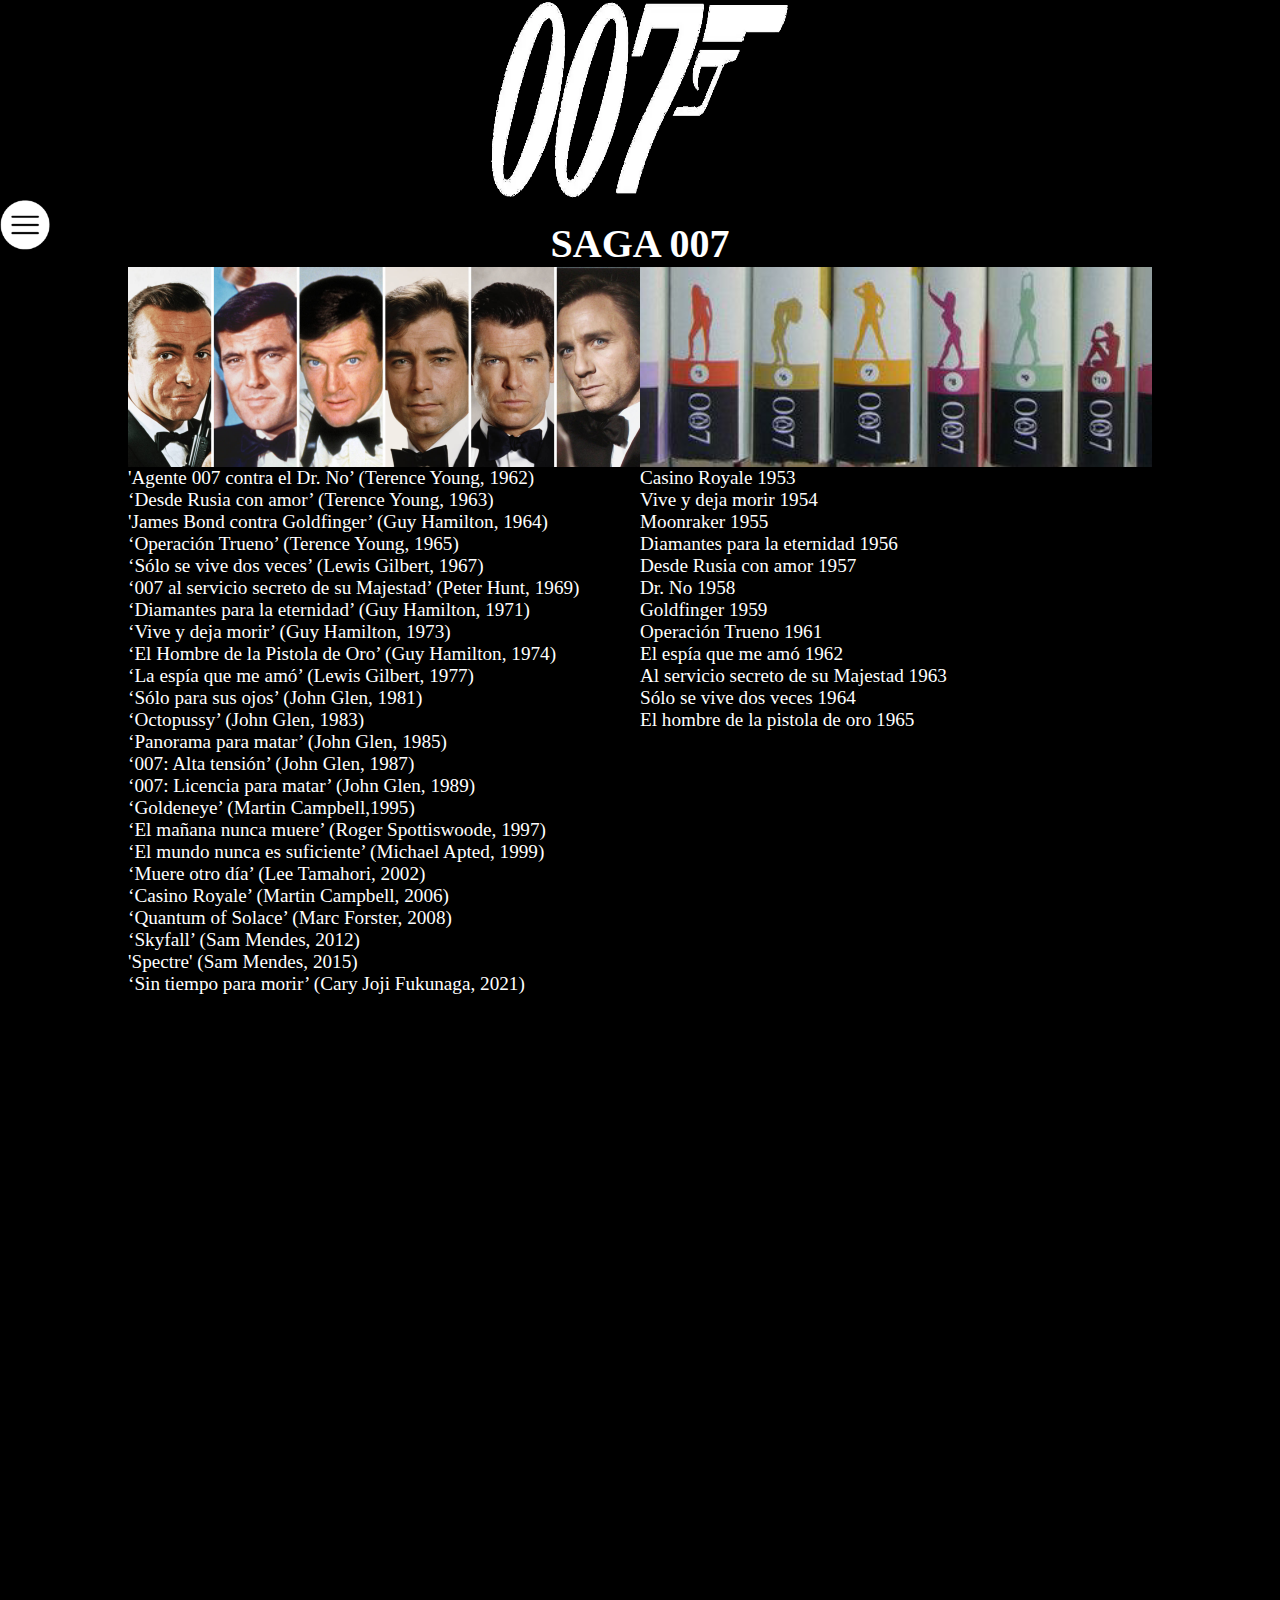
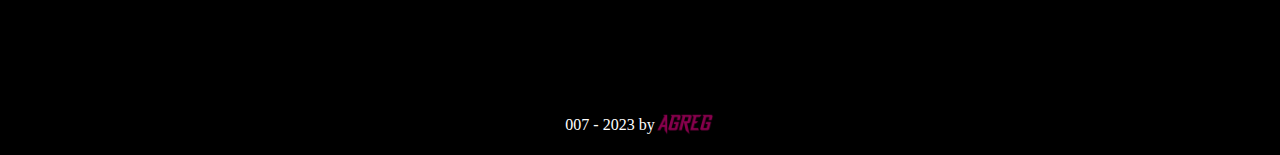
==== index.html @ b5850964 "1st commit" ====
<!DOCTYPE html>
<html lang="es">
	<head>
		<meta charset="UTF-8" />
		<meta
			name="viewport"
			content="width=device-width, initial-scale=1.0"
		/>
		<title>007 By AGREG</title>
		<link
			rel="stylesheet"
			href="index.css"
		/>
	</head>
	<body>
		<!-- HEADER -->
		<header>
			<img
				class="maintitle"
				src="res/web/007.png"
				alt="007 letters"
			/>
		</header>
		<!-- NAV -->
		<nav>
			<img
				src="res/web/menuicon.png"
				alt="Menu icon"
				onclick="openMenu()"
				class="menuicon"
			/>
			<div
				class="navcontainer"
				id="navcontainer"
			>
				<div class="navrow">
					<div class="divhome">
						<a href="#ini">
							<img
								class="portrait"
								src="res/web/007.png"
								alt="007 letters"
							/>
							<p>Inicio</p></a
						>
					</div>
					<div class="divauthor">
						<a href="#author">
							<img
								class="portrait"
								src="res/portraits/author.avif"
								alt="007 Author"
							/>
							<p>Autor</p></a
						>
					</div>
				</div>
				<div class="navrow">
					<div class="divcharacter">
						<a href="#character">
							<img
								class="portrait"
								src="res/web/007img.png"
								alt="Image of 007"
							/>
							<p>Personaje</p></a
						>
					</div>
					<div class="divconnery">
						<a href="#connery">
							<img
								class="portrait"
								src="res/portraits/connery.jpg"
								alt="Sean Connery"
							/>
							<p>Sean Connery</p></a
						>
					</div>
				</div>
				<div class="navrow">
					<div class="divmoore">
						<a href="#moore">
							<img
								class="portrait"
								src="res/portraits/moore.jpg"
								alt="Roger Moore"
							/>
							<p>Roger Moore</p></a
						>
					</div>
					<div class="divdalton">
						<a href="#dalton">
							<img
								class="portrait"
								src="res/portraits/dalton.jpg"
								alt="Timoty Dalton"
							/>
							<p>Timoty Dalton</p></a
						>
					</div>
				</div>
				<div class="navrow">
					<div class="divbrosman">
						<a href="#brosnan">
							<img
								class="portrait"
								src="res/portraits/brosnan.jpg"
								alt="Pierce Brosnan"
							/>
							<p>Pierce Brosnan</p></a
						>
					</div>
					<div class="divcraig">
						<a href="#craig">
							<img
								class="portrait"
								src="res/portraits/craig.jpg"
								alt="Daniel Craig"
							/>
							<p>Daniel Craig</p></a
						>
					</div>
				</div>
			</div>
		</nav>

		<!-- MAIN -->
		<main>
			<!-- INI -->
			<section
				class="ini"
				id="ini"
			>
        
                <h1 class="sectiontitle">SAGA 007</h1>
                <div class="inibody">

                <div class="filmsdiv">
                    <div class="filmsdivheader"></div>

                    <ul class="list">
                        <li>'Agente 007 contra el Dr. No’ (Terence Young, 1962)</li>
                        <li>‘Desde Rusia con amor’ (Terence Young, 1963)</li>
                        <li>'James Bond contra Goldfinger’ (Guy Hamilton, 1964)</li>
                            <li>‘Operación Trueno’ (Terence Young, 1965)

                            </li>
                        <li>‘Sólo se vive dos veces’ (Lewis Gilbert, 1967)</li>
                        <li>‘007 al servicio secreto de su Majestad’ (Peter Hunt, 1969)</li>   
                        <li>‘Diamantes para la eternidad’ (Guy Hamilton, 1971)</li>
                        <li>‘Vive y deja morir’ (Guy Hamilton, 1973)</li>
                        <li>‘El Hombre de la Pistola de Oro’ (Guy Hamilton, 1974)</li>
                        <li>‘La espía que me amó’ (Lewis Gilbert, 1977)</li>
                        <li>‘Sólo para sus ojos’ (John Glen, 1981)</li>
                        <li>‘Octopussy’ (John Glen, 1983)</li>
                        <li>‘Panorama para matar’ (John Glen, 1985)</li>
                        <li>‘007: Alta tensión’ (John Glen, 1987)</li>
                        <li>‘007: Licencia para matar’ (John Glen, 1989)</li>
                        <li>‘Goldeneye’ (Martin Campbell,1995)</li>
                        <li>‘El mañana nunca muere’ (Roger Spottiswoode, 1997)</li>
                        <li>‘El mundo nunca es suficiente’ (Michael Apted, 1999)</li>
                        <li>‘Muere otro día’ (Lee Tamahori, 2002)</li>
                        <li>‘Casino Royale’ (Martin Campbell, 2006)</li>
                        <li>‘Quantum of Solace’ (Marc Forster, 2008)</li>
                        <li>‘Skyfall’ (Sam Mendes, 2012)</li>
                        <li>'Spectre' (Sam Mendes, 2015)</li>
                        <li>‘Sin tiempo para morir’ (Cary Joji Fukunaga, 2021)</li>
                    </ul>
                </div>
                <div class="booksdiv">
                    <div class="booksdivheader"></div>
                    <ul class="list">
                        <li>Casino Royale 1953</li>
                        <li>Vive y deja morir 1954</li>
                        <li>Moonraker	1955</li>
                        <li>Diamantes para la eternidad	1956</li>
                        <li>Desde Rusia con amor	1957</li>
                        <li>Dr. No	1958</li>
                        <li>Goldfinger	1959</li>
                        <li>Operación Trueno	1961</li>
                        <li>El espía que me amó	1962</li>
                        <li>Al servicio secreto de su Majestad	1963</li>
                        <li>Sólo se vive dos veces	1964</li>
                        <li>El hombre de la pistola de oro	1965</li>
                    </ul>
                </div></div>
            </section>
			<!-- AUTHOR -->
			<section
				class="author"
				id="author"
			></section>
			<!-- CHARACTER -->
			<section
				class="character"
				id="character"
			></section>
			<!-- CONNERY -->
			<section
				class="connery"
				id="connery"
			></section>
			<!-- MOORE -->
			<section
				class="moore"
				id="moore"
			></section>
			<!-- DALTON -->
			<section
				class="dalton"
				id="dalton"
			></section>
			<!-- BROSNAN -->
			<section
				class="brosnan"
				id="brosnan"
			></section>
			<!-- CRAIG -->
			<section
				class="craig"
				id="craig"
			></section>
		</main>
		<!-- FOOTER -->
		<footer>
			<p>007 - 2023 by</p>
			<img
				src="res/web/agreg_letra.png"
				alt="AGREG Logo"
			/>
		</footer>
	</body>
	<script src="main.js"></script>
</html>
---- index.css ----
*{
    margin: 0;
    padding: 0;
    text-decoration: none;
    list-style-type: none;
}

body{
    background-color: black;
}

p{
    color: white;
}

/* HEADER */
header{
    width: 100%;
    display: flex;
    align-items: center;
    justify-content: center;
}

.maintitle{
    width: 300px;
    height: 200px;
}
/* NAV */
nav{
    width: fit-content;
    display: flex;
}

.menuicon{
    width: 50px;
    position: fixed;
}

.navcontainer{
    display: none;
    position: fixed;
    margin-left: 51px;
}

.active{
    display: block;
}

.navrow{
    display: flex;
    color: white;
    background-color: rgb(53, 53, 53);
    text-align: center;
    padding: 5px;
}

nav p{
    font-size: 1.2em;
}

.navrow>div{
    margin-left: 5px;
    cursor: pointer;
    padding: 5px;
}

.navrow>div:hover{
    background-color: black;
}

.portrait{
    width: 100px;
    height: 100px;
}

/* MAIN */

section{
    width: 80%;
    margin: 0 auto;
    margin-bottom: 50px;
    padding: 20px;
}

.sectiontitle{
    color: white;
    font-size: 2.5em;
    margin: 0 auto;
    text-align: center;
}

.inibody{
    display: flex;
}

.list{
    color: white;
    font-size: 1.2em;
}

.filmsdiv{
    width: 50%;
}

.booksdiv{
    width: 50%;
}

.filmsdivheader{
    height: 200px;
    background-image: url(res/filmsimg.png);
    background-size: cover;
}


.booksdivheader{
    height: 200px;
    background-image: url(res/booksimg.png);
    background-size: cover;
    background-position: bottom;
}

.iniimage{
    width: 100%;
}



/* FOOTER */
footer{
    width: 100%;
    display: flex;
    color: white;
    align-items: center;
    justify-content: center;
}

footer img{
    width: 60px;
}
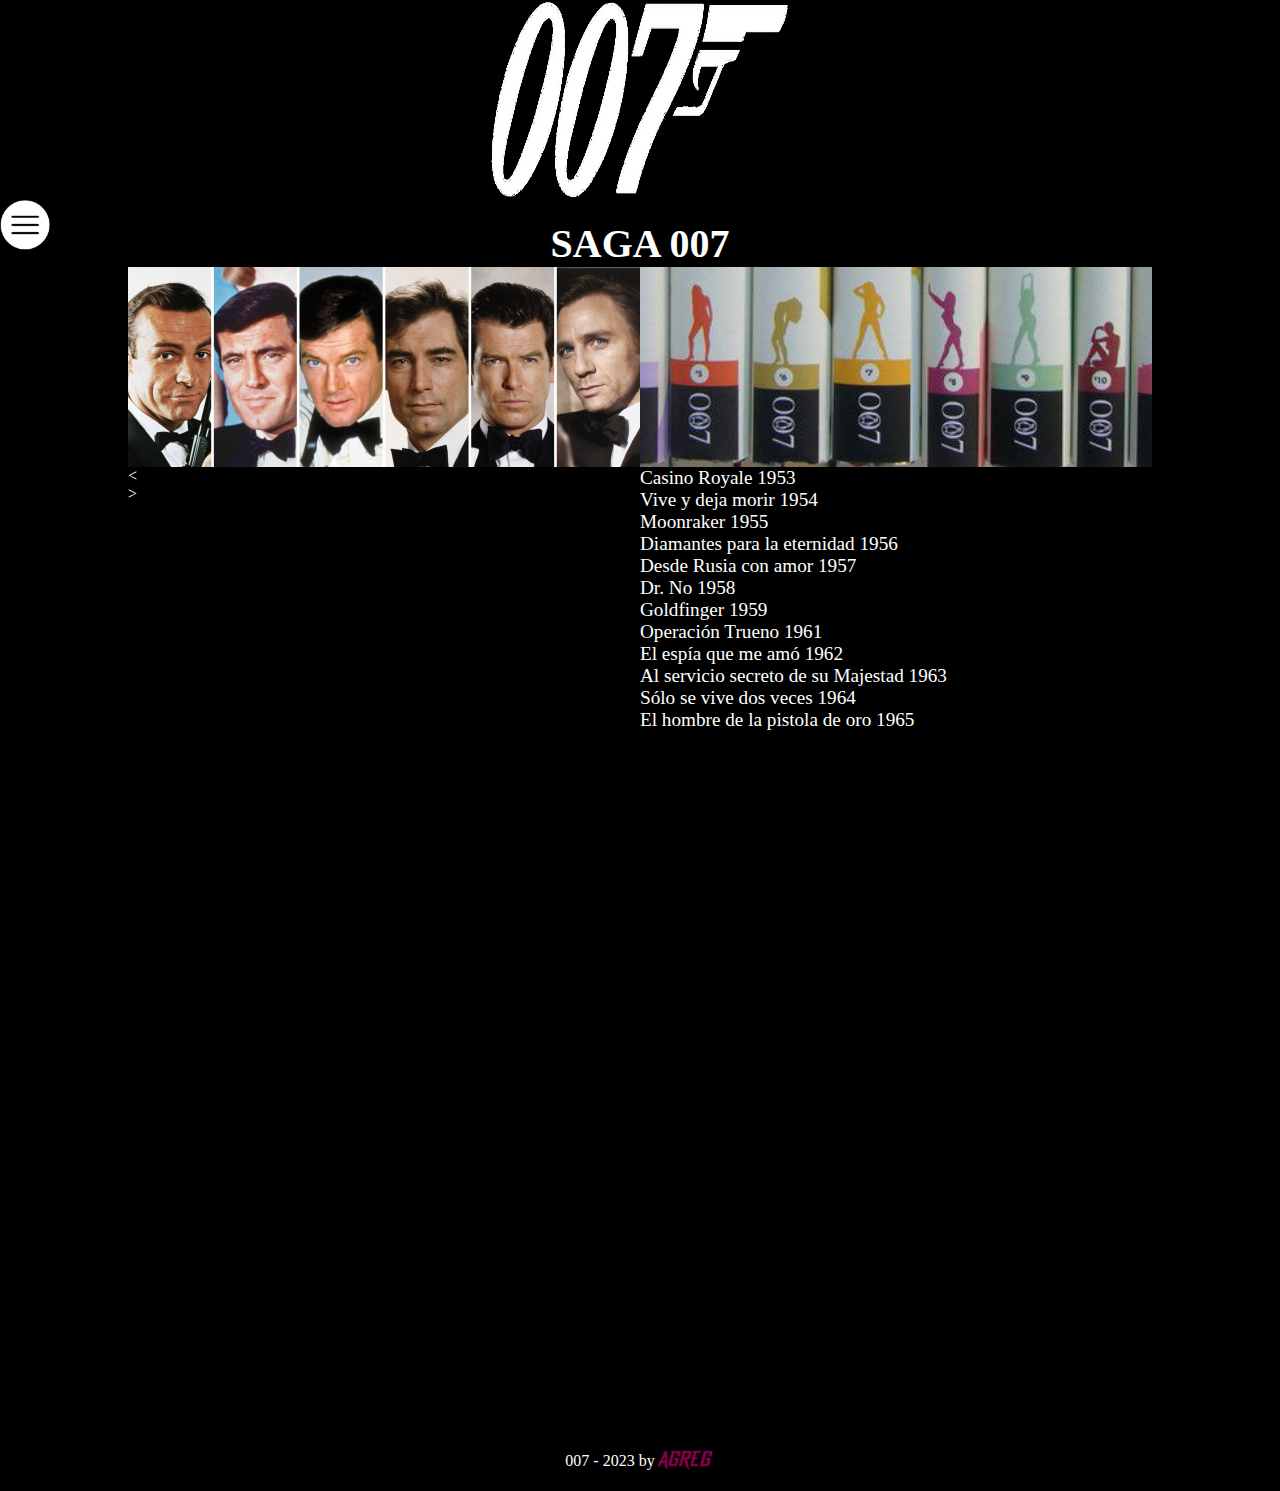
==== commit 2e78806a: "films gallery not css" ====
--- a/index.html
+++ b/index.html
@@ -138,34 +138,12 @@
                 <div class="filmsdiv">
                     <div class="filmsdivheader"></div>
 
-                    <ul class="list">
-                        <li>'Agente 007 contra el Dr. No’ (Terence Young, 1962)</li>
-                        <li>‘Desde Rusia con amor’ (Terence Young, 1963)</li>
-                        <li>'James Bond contra Goldfinger’ (Guy Hamilton, 1964)</li>
-                            <li>‘Operación Trueno’ (Terence Young, 1965)
-
-                            </li>
-                        <li>‘Sólo se vive dos veces’ (Lewis Gilbert, 1967)</li>
-                        <li>‘007 al servicio secreto de su Majestad’ (Peter Hunt, 1969)</li>   
-                        <li>‘Diamantes para la eternidad’ (Guy Hamilton, 1971)</li>
-                        <li>‘Vive y deja morir’ (Guy Hamilton, 1973)</li>
-                        <li>‘El Hombre de la Pistola de Oro’ (Guy Hamilton, 1974)</li>
-                        <li>‘La espía que me amó’ (Lewis Gilbert, 1977)</li>
-                        <li>‘Sólo para sus ojos’ (John Glen, 1981)</li>
-                        <li>‘Octopussy’ (John Glen, 1983)</li>
-                        <li>‘Panorama para matar’ (John Glen, 1985)</li>
-                        <li>‘007: Alta tensión’ (John Glen, 1987)</li>
-                        <li>‘007: Licencia para matar’ (John Glen, 1989)</li>
-                        <li>‘Goldeneye’ (Martin Campbell,1995)</li>
-                        <li>‘El mañana nunca muere’ (Roger Spottiswoode, 1997)</li>
-                        <li>‘El mundo nunca es suficiente’ (Michael Apted, 1999)</li>
-                        <li>‘Muere otro día’ (Lee Tamahori, 2002)</li>
-                        <li>‘Casino Royale’ (Martin Campbell, 2006)</li>
-                        <li>‘Quantum of Solace’ (Marc Forster, 2008)</li>
-                        <li>‘Skyfall’ (Sam Mendes, 2012)</li>
-                        <li>'Spectre' (Sam Mendes, 2015)</li>
-                        <li>‘Sin tiempo para morir’ (Cary Joji Fukunaga, 2021)</li>
-                    </ul>
+                    <div class="filmsgallery" id="gilmsgallery">
+                        <p id="btn_prev"><</p>
+                        <p id="btn_next">></p>
+                        <img src="" alt="" id="filmimg">
+                        <p id="filmtitle"></p>
+                    </div>
                 </div>
                 <div class="booksdiv">
                     <div class="booksdivheader"></div>
@@ -230,5 +208,6 @@
 			/>
 		</footer>
 	</body>
-	<script src="main.js"></script>
+	<script src="js/main.js"></script>
+    <script src="js/filmsgallery.js"></script>
 </html>
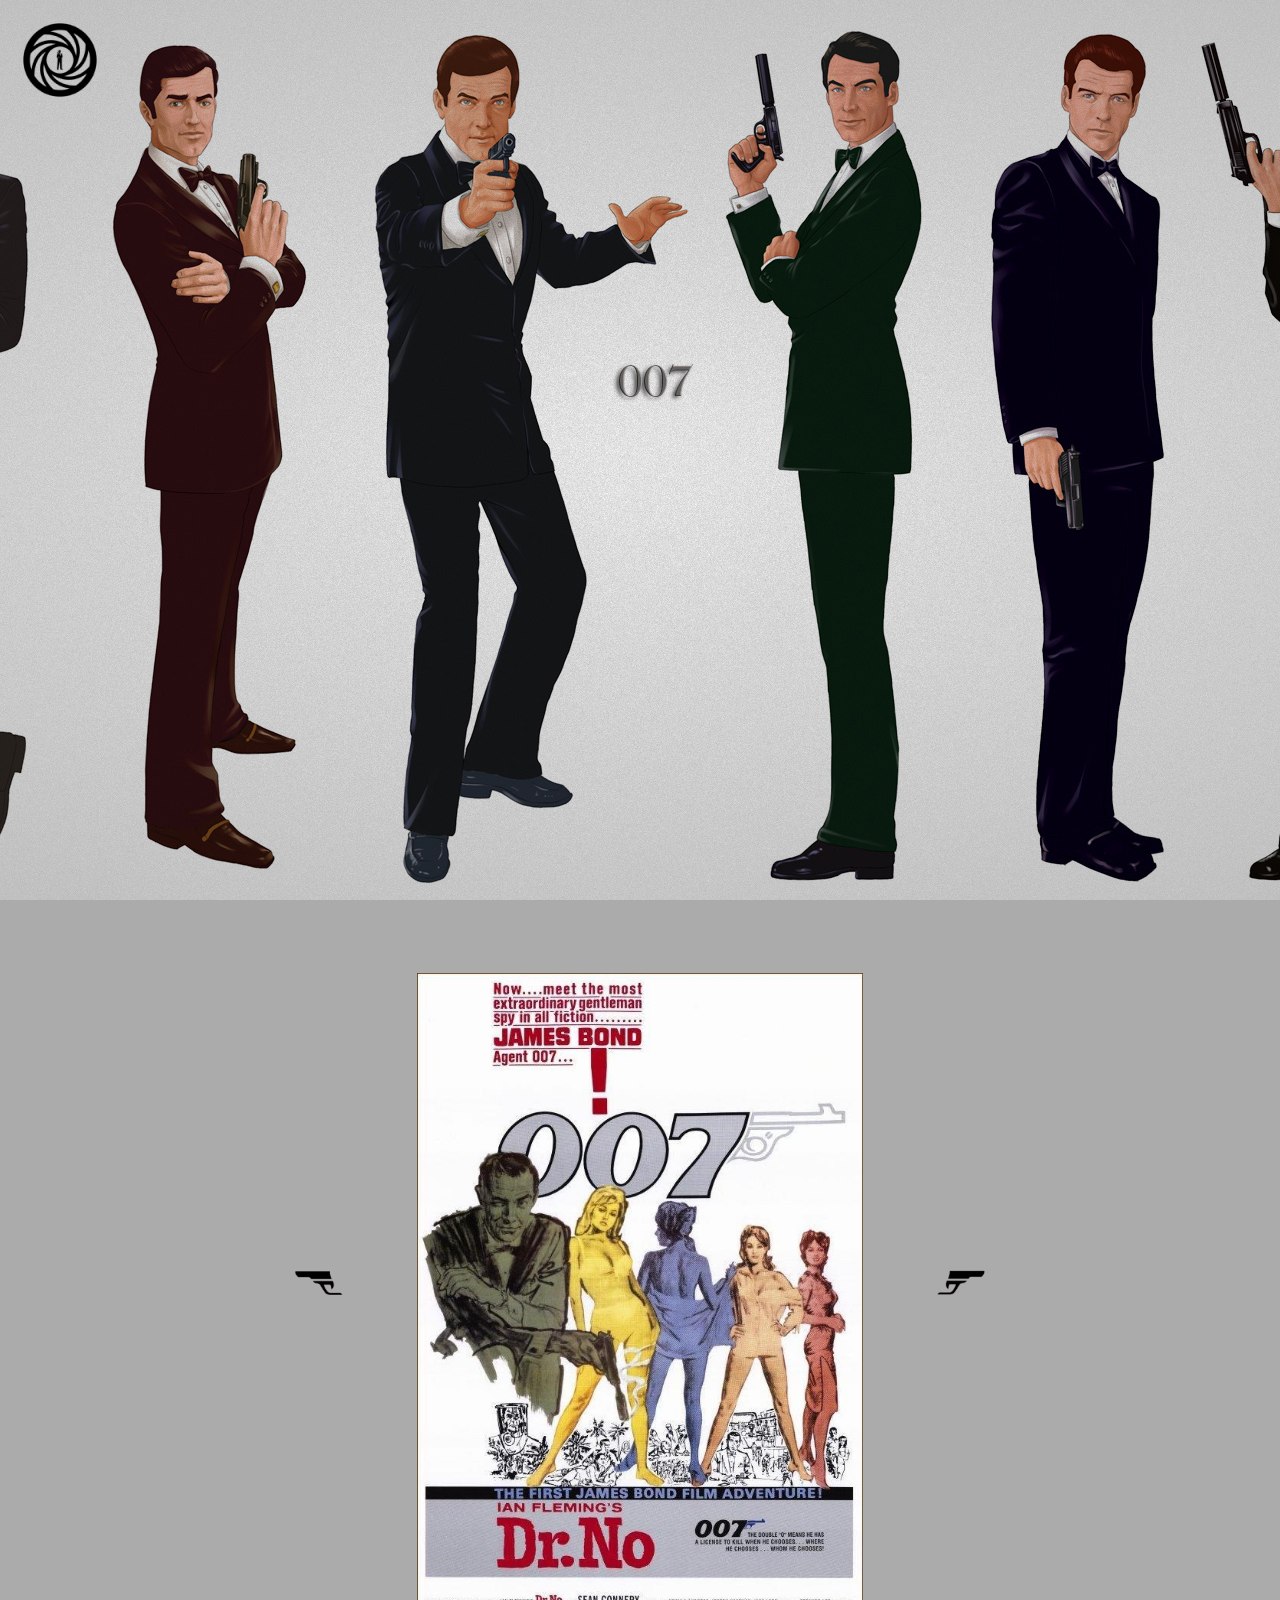
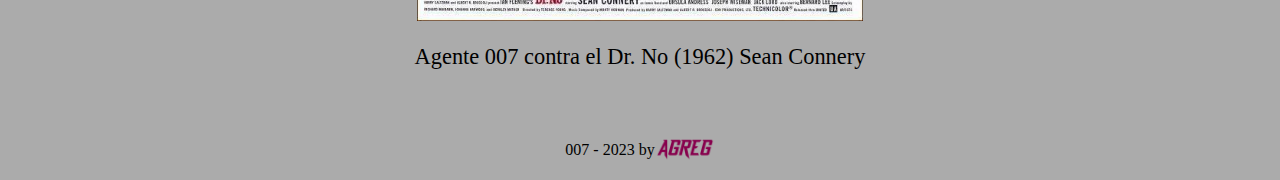
==== commit bf57ed5e: "front and gallery" ====
--- a/index.html
+++ b/index.html
@@ -14,17 +14,11 @@
 	</head>
 	<body>
 		<!-- HEADER -->
-		<header>
-			<img
-				class="maintitle"
-				src="res/web/007.png"
-				alt="007 letters"
-			/>
-		</header>
+		<header></header>
 		<!-- NAV -->
 		<nav>
 			<img
-				src="res/web/menuicon.png"
+				src="res/web/togglemenu.png"
 				alt="Menu icon"
 				onclick="openMenu()"
 				class="menuicon"
@@ -33,136 +27,112 @@
 				class="navcontainer"
 				id="navcontainer"
 			>
-				<div class="navrow">
-					<div class="divhome">
-						<a href="#ini">
-							<img
-								class="portrait"
-								src="res/web/007.png"
-								alt="007 letters"
-							/>
-							<p>Inicio</p></a
-						>
-					</div>
-					<div class="divauthor">
-						<a href="#author">
-							<img
-								class="portrait"
-								src="res/portraits/author.avif"
-								alt="007 Author"
-							/>
-							<p>Autor</p></a
-						>
-					</div>
+				<div class="navitem">
+					<a href="#films">
+						<img
+							class="portrait"
+							src="res/web/007.png"
+							alt="007 letters"
+						/>
+						<p>Inicio</p></a
+					>
 				</div>
-				<div class="navrow">
-					<div class="divcharacter">
-						<a href="#character">
-							<img
-								class="portrait"
-								src="res/web/007img.png"
-								alt="Image of 007"
-							/>
-							<p>Personaje</p></a
-						>
-					</div>
-					<div class="divconnery">
-						<a href="#connery">
-							<img
-								class="portrait"
-								src="res/portraits/connery.jpg"
-								alt="Sean Connery"
-							/>
-							<p>Sean Connery</p></a
-						>
-					</div>
+				<div class="navitem">
+					<a href="#author">
+						<img
+							class="portrait"
+							src="res/portraits/author.avif"
+							alt="007 Author"
+						/>
+						<p>Autor</p></a
+					>
 				</div>
-				<div class="navrow">
-					<div class="divmoore">
-						<a href="#moore">
-							<img
-								class="portrait"
-								src="res/portraits/moore.jpg"
-								alt="Roger Moore"
-							/>
-							<p>Roger Moore</p></a
-						>
-					</div>
-					<div class="divdalton">
-						<a href="#dalton">
-							<img
-								class="portrait"
-								src="res/portraits/dalton.jpg"
-								alt="Timoty Dalton"
-							/>
-							<p>Timoty Dalton</p></a
-						>
-					</div>
+				<div class="navitem">
+					<a href="#connery">
+						<img
+							class="portrait"
+							src="res/portraits/connery.jpg"
+							alt="Sean Connery"
+						/>
+						<p>Sean Connery</p></a
+					>
 				</div>
-				<div class="navrow">
-					<div class="divbrosman">
-						<a href="#brosnan">
-							<img
-								class="portrait"
-								src="res/portraits/brosnan.jpg"
-								alt="Pierce Brosnan"
-							/>
-							<p>Pierce Brosnan</p></a
-						>
-					</div>
-					<div class="divcraig">
-						<a href="#craig">
-							<img
-								class="portrait"
-								src="res/portraits/craig.jpg"
-								alt="Daniel Craig"
-							/>
-							<p>Daniel Craig</p></a
-						>
-					</div>
+				<div class="navitem">
+					<a href="#moore">
+						<img
+							class="portrait"
+							src="res/portraits/moore.jpg"
+							alt="Roger Moore"
+						/>
+						<p>Roger Moore</p></a
+					>
+				</div>
+				<div class="navitem">
+					<a href="#dalton">
+						<img
+							class="portrait"
+							src="res/portraits/dalton.jpg"
+							alt="Timoty Dalton"
+						/>
+						<p>Timoty Dalton</p></a
+					>
+				</div>
+				<div class="navitem">
+					<a href="#brosnan">
+						<img
+							class="portrait"
+							src="res/portraits/brosnan.jpg"
+							alt="Pierce Brosnan"
+						/>
+						<p>Pierce Brosnan</p></a
+					>
+				</div>
+				<div class="navitem">
+					<a href="#craig">
+						<img
+							class="portrait"
+							src="res/portraits/craig.jpg"
+							alt="Daniel Craig"
+						/>
+						<p>Daniel Craig</p></a
+					>
 				</div>
 			</div>
 		</nav>
 
 		<!-- MAIN -->
 		<main>
+			<section class="front"></section>
 			<!-- INI -->
 			<section
-				class="ini"
-				id="ini"
+				class="films"
+				id="films"
 			>
-        
-                <h1 class="sectiontitle">SAGA 007</h1>
-                <div class="inibody">
-
-                <div class="filmsdiv">
-                    <div class="filmsdivheader"></div>
-
-                    <div class="filmsgallery" id="gilmsgallery">
-                        <p id="btn_prev"><</p>
-                        <p id="btn_next">></p>
-                        <img src="" alt="" id="filmimg">
-                        <p id="filmtitle"></p>
-                    </div>
-                </div>
-                <div class="booksdiv">
-                    <div class="booksdivheader"></div>
-                    <ul class="list">
-                        <li>Casino Royale 1953</li>
-                        <li>Vive y deja morir 1954</li>
-                        <li>Moonraker	1955</li>
-                        <li>Diamantes para la eternidad	1956</li>
-                        <li>Desde Rusia con amor	1957</li>
-                        <li>Dr. No	1958</li>
-                        <li>Goldfinger	1959</li>
-                        <li>Operación Trueno	1961</li>
-                        <li>El espía que me amó	1962</li>
-                        <li>Al servicio secreto de su Majestad	1963</li>
-                        <li>Sólo se vive dos veces	1964</li>
-                        <li>El hombre de la pistola de oro	1965</li>
-                    </ul>
-                </div></div>
-            </section>
+				<div
+					class="filmsgallery"
+					id="filmsgallery"
+				>
+					<img
+						src="res/web/arrow-prev.png"
+						class="arrow prev"
+						id="btn_prev"
+						alt="Gun left"
+					/>
+					<img
+						src="res/web/arrrow-next.png"
+						id="btn_next"
+						class="arrow next"
+						alt="Gun right"
+					/>
+					<img
+						src=""
+						alt=""
+						id="filmimg"
+						class="filmimg"
+					/>
+					<p id="filmtitle"></p>
+				</div>
+			</section>
 			<!-- AUTHOR -->
 			<section
 				class="author"
@@ -209,5 +179,5 @@
 		</footer>
 	</body>
 	<script src="js/main.js"></script>
-    <script src="js/filmsgallery.js"></script>
+	<script src="js/filmsgallery.js"></script>
 </html>
--- a/index.css
+++ b/index.css
@@ -6,11 +6,11 @@
 }
 
 body{
-    background-color: black;
+    background-color: rgb(171, 171, 171);
 }
 
 p{
-    color: white;
+    color: rgb(0, 0, 0);
 }
 
 /* HEADER */
@@ -29,57 +29,72 @@
 nav{
     width: fit-content;
     display: flex;
+    z-index: 100;
 }
 
 .menuicon{
-    width: 50px;
+    width: 80px;
+    margin-left: 20px;
+    margin-top: 20px;
     position: fixed;
+    transition: all 500ms;
+    cursor: pointer;
+}
+
+.menuicon:hover{
+    scale: 1.2;
 }
 
 .navcontainer{
     display: none;
     position: fixed;
-    margin-left: 51px;
+    margin-left: 120px;
 }
 
 .active{
-    display: block;
+    display: flex;
+    flex-wrap: wrap;
 }
 
-.navrow{
+.navitem{
     display: flex;
+    align-items: center;
+    justify-content: center;
     color: white;
-    background-color: rgb(53, 53, 53);
+    width: 120px;
     text-align: center;
     padding: 5px;
 }
 
 nav p{
     font-size: 1.2em;
+    background-color: rgba(0, 0, 0, 0.171);
+    color: white;
 }
 
-.navrow>div{
-    margin-left: 5px;
-    cursor: pointer;
-    padding: 5px;
-}
-
-.navrow>div:hover{
-    background-color: black;
+.navitem:hover{
+    background-color: rgba(255, 255, 255, 0.234);
 }
 
 .portrait{
     width: 100px;
     height: 100px;
+    border-radius: 50px;
+    background-image: url(res/web/007.png);
+    background-position: center;
 }
 
 /* MAIN */
 
+
 section{
-    width: 80%;
-    margin: 0 auto;
     margin-bottom: 50px;
-    padding: 20px;
+}
+
+.front{
+    height: 100vh;
+    background-image: url(res/web/background.jpg);
+    background-position: center;
 }
 
 .sectiontitle{
@@ -89,41 +104,77 @@
     text-align: center;
 }
 
-.inibody{
+/* ACTORS GALLERY */
+
+.filmsgallery{
+    margin: 0 auto;
+    margin-top: 20px;
+    position: relative;
+    width: 80%;
+    max-width: 700px;
+    min-width: 300px;
+    overflow: hidden;
+    height: 80vh;
     display: flex;
+    flex-direction: column;
+    align-items: center;
 }
 
-.list{
-    color: white;
-    font-size: 1.2em;
+.filmimg{
+    height: 90%;
+    margin: auto;
 }
 
-.filmsdiv{
-    width: 50%;
+.filmsgallery p{
+    font-size: 1.4em;
 }
 
-.booksdiv{
-    width: 50%;
+.arrow{
+    position: absolute;
+    top: 35vh;
+    width: 50px;
+    margin: 4px;
+    transition: 800ms;
+    cursor: pointer;
 }
 
-.filmsdivheader{
-    height: 200px;
-    background-image: url(res/filmsimg.png);
-    background-size: cover;
+.arrow:hover{
+    scale: 1.2;
 }
 
-
-.booksdivheader{
-    height: 200px;
-    background-image: url(res/booksimg.png);
-    background-size: cover;
-    background-position: bottom;
+.next:active{
+    animation: nextrotation 400ms;
 }
 
-.iniimage{
-    width: 100%;
+.prev:active{
+    animation: prevrotation 400ms;
 }
 
+@keyframes nextrotation {
+    from {
+      transform: rotate(0deg);
+    }
+    to {
+      transform: rotate(-40deg);
+    }
+  }
+
+  
+@keyframes prevrotation {
+    from {
+      transform: rotate(0deg);
+    }
+    to {
+      transform: rotate(40deg);
+    }
+  }
+
+.next{
+    right: 0;
+}
+.prev{
+    left: 0;
+}
 
 
 /* FOOTER */
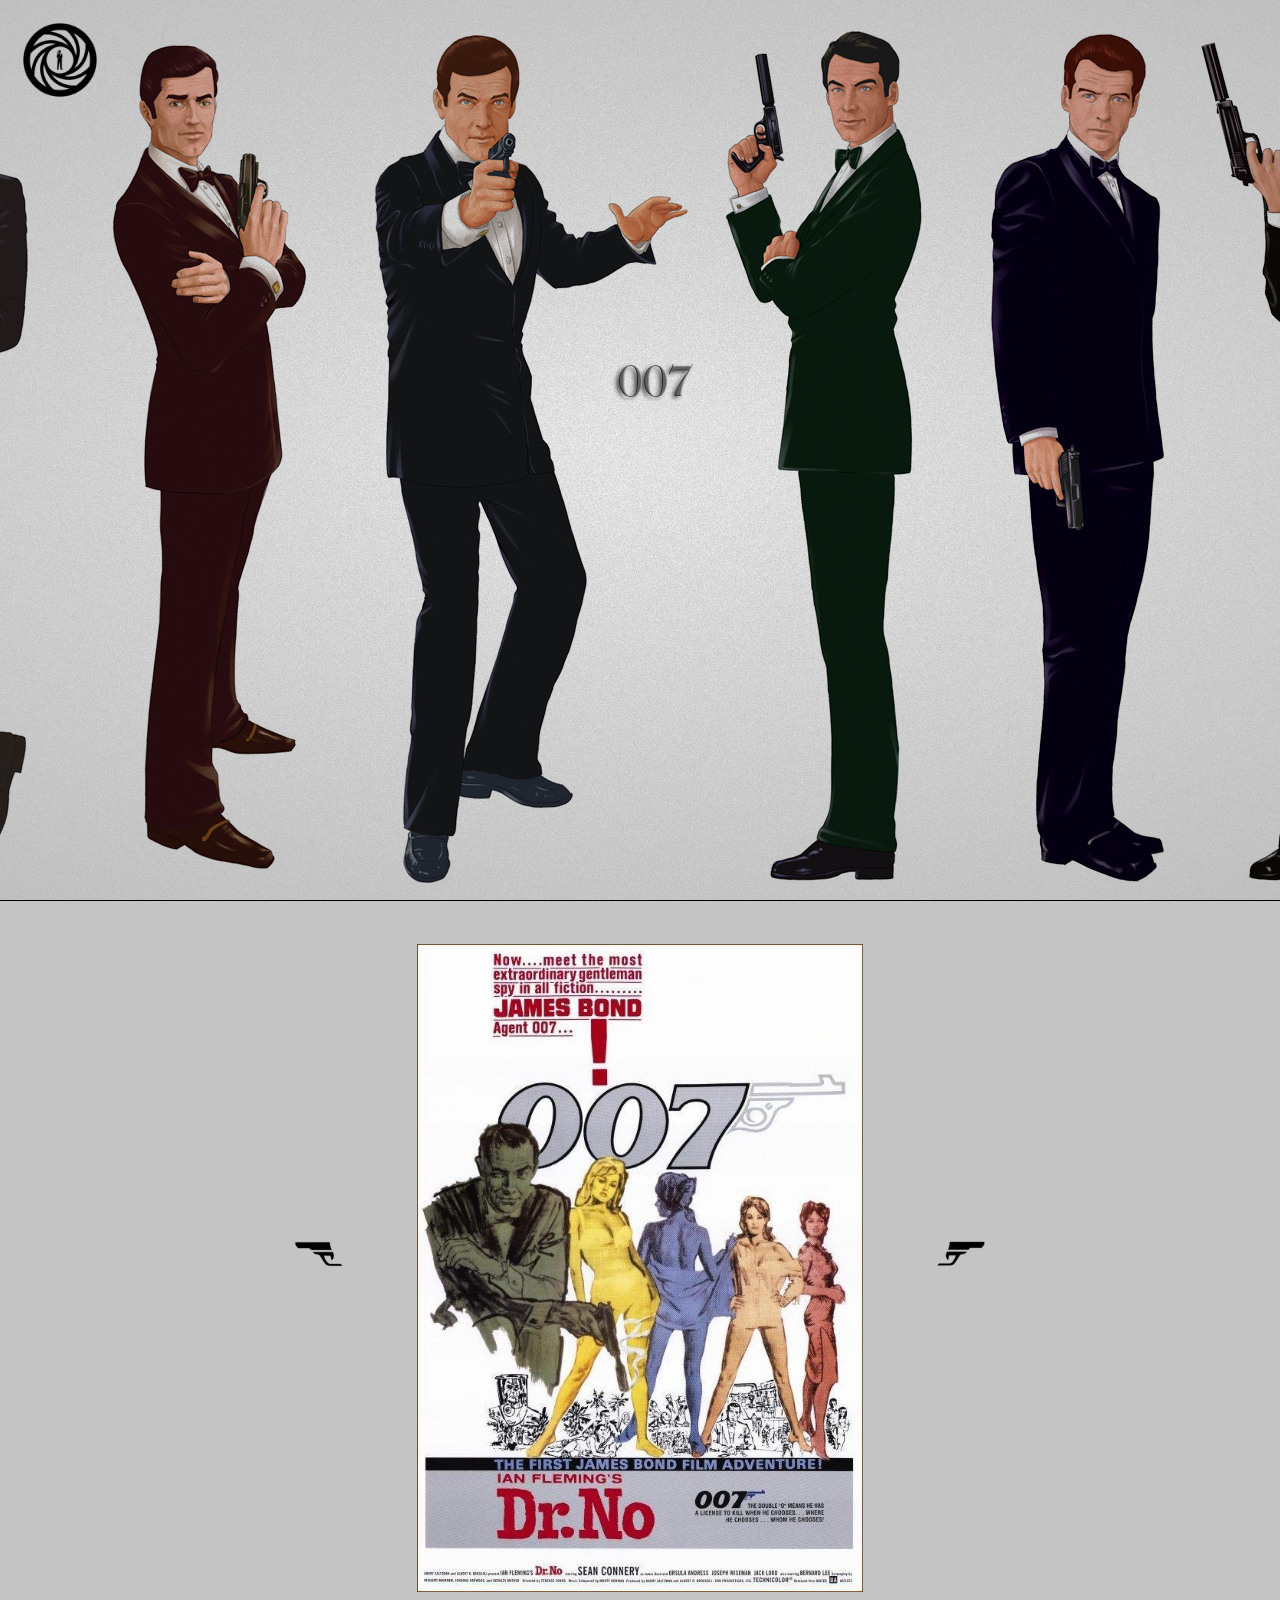
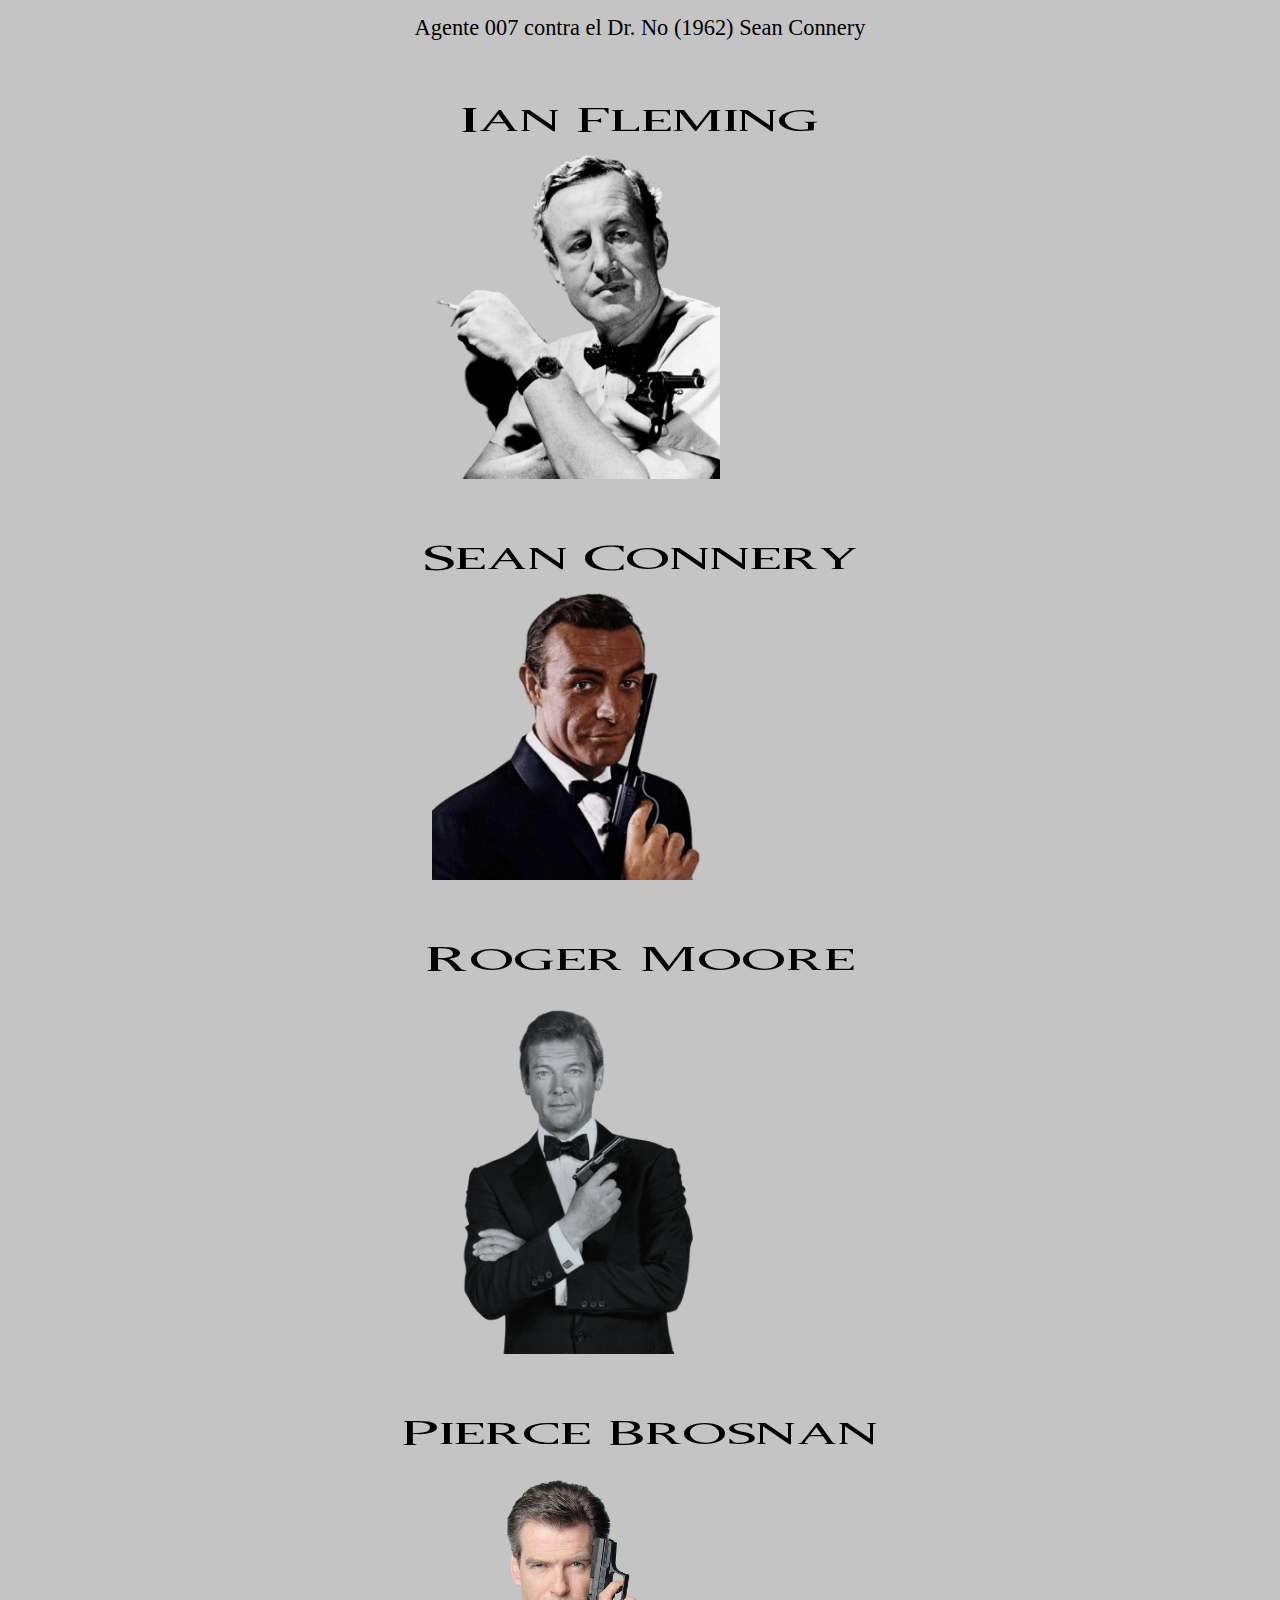
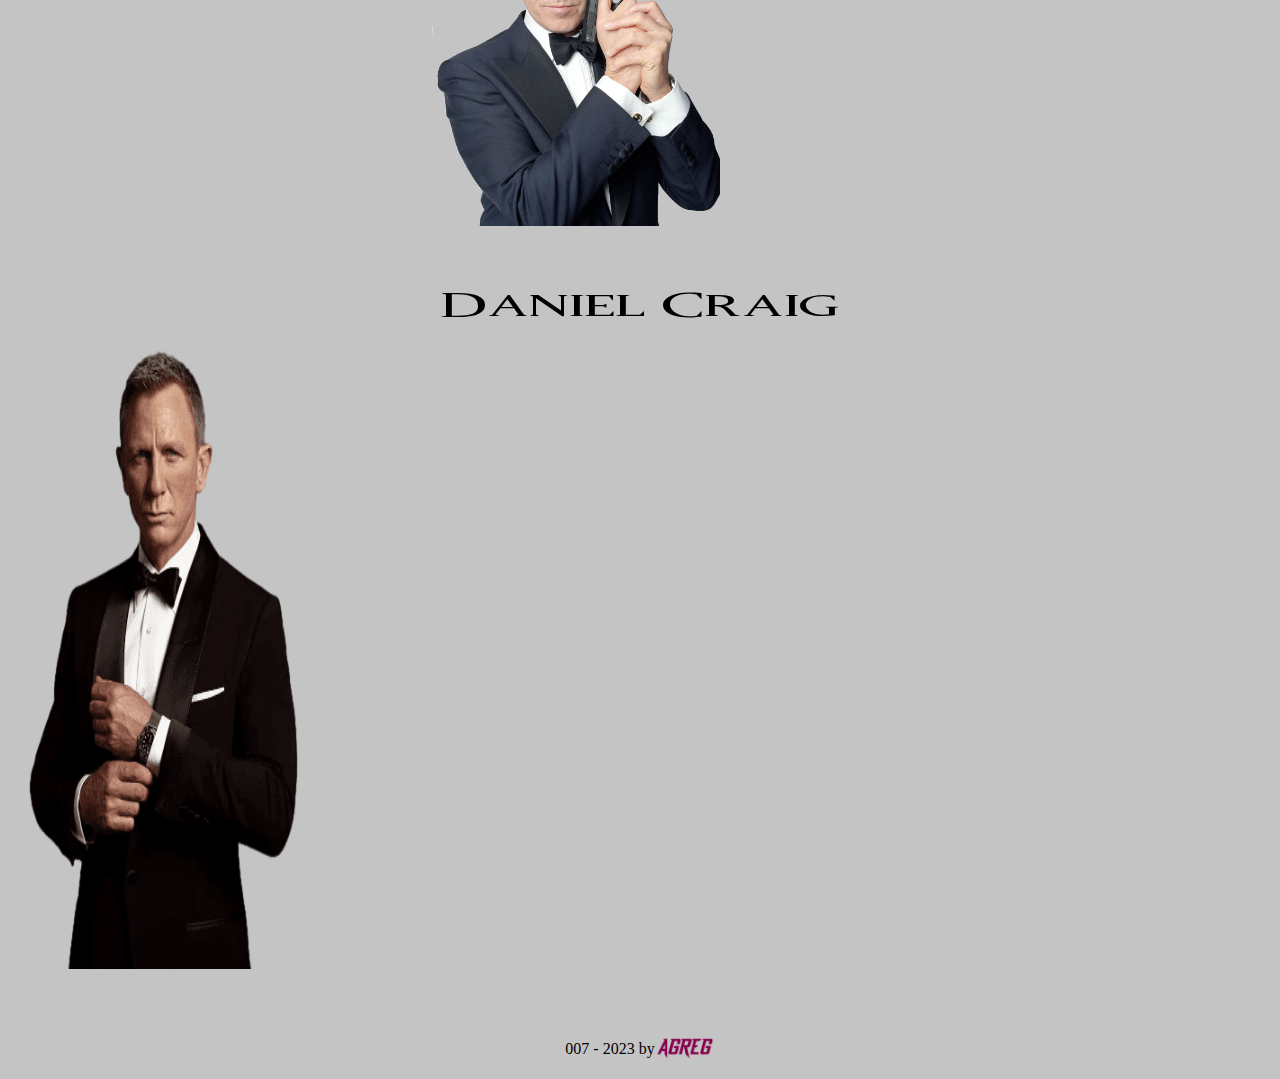
==== commit 0f17c6be: "sections and imgs" ====
--- a/index.html
+++ b/index.html
@@ -72,9 +72,9 @@
 						<img
 							class="portrait"
 							src="res/portraits/dalton.jpg"
-							alt="Timoty Dalton"
-						/>
-						<p>Timoty Dalton</p></a
+							alt="Timothy Dalton"
+						/>
+						<p>Timothy Dalton</p></a
 					>
 				</div>
 				<div class="navitem">
@@ -102,7 +102,6 @@
 
 		<!-- MAIN -->
 		<main>
-			<section class="front"></section>
 			<!-- INI -->
 			<section
 				class="films"
@@ -137,22 +136,32 @@
 			<section
 				class="author"
 				id="author"
-			></section>
-			<!-- CHARACTER -->
-			<section
-				class="character"
-				id="character"
-			></section>
+			>
+			<h1 class="sectiontitle">Ian Fleming</h1>
+			<div class="sectionbody">
+				<img src="res/actors/fleming.png" alt="Ian fleming">
+			</div>
+		</section>
 			<!-- CONNERY -->
 			<section
 				class="connery"
 				id="connery"
-			></section>
+			>
+				<h1 class="sectiontitle">Sean Connery</h1>
+				<div class="sectionbody">
+					<img src="res/actors/connery.png" alt="Sean Connery">
+				</div>
+		</section>
 			<!-- MOORE -->
 			<section
 				class="moore"
 				id="moore"
-			></section>
+			>
+				<h1 class="sectiontitle">Roger Moore</h1>
+				<div class="sectionbody">
+					<img src="res/actors/moore.png" alt="Roger Moore">
+				</div>
+		</section>
 			<!-- DALTON -->
 			<section
 				class="dalton"
@@ -162,12 +171,34 @@
 			<section
 				class="brosnan"
 				id="brosnan"
-			></section>
+			>
+			<h1 class="sectiontitle">Pierce Brosnan</h1>
+			<div class="sectionbody">
+				<img src="res/actors/brosnan.png" alt="Pierce Brosnan">
+			</div>
+		</section>
 			<!-- CRAIG -->
 			<section
 				class="craig"
 				id="craig"
-			></section>
+			>
+				<h1 class="sectiontitle">Daniel Craig</h1>
+				<div class="sectionbody">
+					<img
+						src="res/actors/craig.png"
+						alt="Daniel Craig"
+					/>
+					
+						<iframe
+							frameborder="0"
+							type="text/html"
+							src="https://www.dailymotion.com/embed/video/x3n5s3b"
+							allowfullscreen
+							title="Dailymotion Video Player"
+						>
+						</iframe>
+				</div>
+			</section>
 		</main>
 		<!-- FOOTER -->
 		<footer>
--- a/index.css
+++ b/index.css
@@ -1,191 +1,218 @@
-*{
-    margin: 0;
-    padding: 0;
-    text-decoration: none;
-    list-style-type: none;
-}
-
-body{
-    background-color: rgb(171, 171, 171);
-}
-
-p{
-    color: rgb(0, 0, 0);
+* {
+	margin: 0;
+	padding: 0;
+	text-decoration: none;
+	list-style-type: none;
+}
+
+body {
+	background-color: #c4c4c4;
+}
+
+@font-face {
+	font-family: "mainfont";
+	src: url(res/fonts/007Goldeneye-vnxD.ttf);
+}
+
+@font-face {
+	font-family: "italicfont";
+	src: url(res/fonts/QuantumItalic-Re0V.ttf);
+}
+
+p {
+	color: rgb(0, 0, 0);
 }
 
 /* HEADER */
-header{
-    width: 100%;
+
+header {
+	height: 100vh;
+	width: 100vw;
+	background-image: url(res/web/background.jpg);
+	background-position: center;
+	border-bottom: solid 1px black;
+}
+/* NAV */
+nav {
+    position: fixed;
+    top: 0;
+	display: flex;
+    z-index: 99;
+}
+
+.menuicon {
+	width: 80px;
+	margin-left: 20px;
+	margin-top: 20px;
+	transition: all 400ms;
+	cursor: pointer;
+    z-index: 100;
+}
+
+.menuicon:hover {
+	scale: 1.2;
+}
+
+.menuicon:active {
+	scale: 1.4;
+}
+
+.navcontainer {
+	display: none;
+	position: fixed;
+}
+
+.active {
+	display: flex;
+	flex-wrap: wrap;
+	width: 100%;
+	height: 100%;
+	background-color: rgba(255, 255, 255, 0.684);
+	justify-content: space-evenly;
+}
+
+.navitem {
+	display: flex;
+	align-items: center;
+	justify-content: center;
+	color: white;
+	width: 120px;
+	text-align: center;
+	padding: 5px;
+	transition: 800ms;
+}
+
+.navitem:hover {
+	background-color: #a8a8a8;
+	scale: 1.2;
+}
+
+nav p {
+	font-size: 1.2em;
+	background-color: rgba(0, 0, 0, 0.171);
+	color: white;
+}
+
+.portrait {
+	width: 100px;
+	height: 100px;
+	border-radius: 50px;
+	background-image: url(res/web/007.png);
+	background-position: center;
+}
+
+/* MAIN */
+
+section {
+	margin-bottom: 50px;
+}
+
+.sectionbody{
     display: flex;
-    align-items: center;
-    justify-content: center;
-}
-
-.maintitle{
-    width: 300px;
-    height: 200px;
-}
-/* NAV */
-nav{
-    width: fit-content;
-    display: flex;
-    z-index: 100;
-}
-
-.menuicon{
-    width: 80px;
-    margin-left: 20px;
-    margin-top: 20px;
-    position: fixed;
-    transition: all 500ms;
-    cursor: pointer;
-}
-
-.menuicon:hover{
-    scale: 1.2;
-}
-
-.navcontainer{
-    display: none;
-    position: fixed;
-    margin-left: 120px;
-}
-
-.active{
-    display: flex;
-    flex-wrap: wrap;
-}
-
-.navitem{
-    display: flex;
-    align-items: center;
-    justify-content: center;
-    color: white;
-    width: 120px;
-    text-align: center;
-    padding: 5px;
-}
-
-nav p{
-    font-size: 1.2em;
-    background-color: rgba(0, 0, 0, 0.171);
-    color: white;
-}
-
-.navitem:hover{
-    background-color: rgba(255, 255, 255, 0.234);
-}
-
-.portrait{
-    width: 100px;
-    height: 100px;
-    border-radius: 50px;
-    background-image: url(res/web/007.png);
-    background-position: center;
-}
-
-/* MAIN */
-
-
-section{
-    margin-bottom: 50px;
-}
-
-.front{
-    height: 100vh;
-    background-image: url(res/web/background.jpg);
-    background-position: center;
-}
-
-.sectiontitle{
-    color: white;
-    font-size: 2.5em;
-    margin: 0 auto;
-    text-align: center;
+    justify-content: space-evenly;
+    width: 90%;
+}
+
+.sectionbody img{
+    width: 25%;
+    height: auto;
+}
+
+
+.sectiontitle {
+	color: rgb(0, 0, 0);
+	font-size: 4em;
+    font-weight: 400;
+	margin: 0 auto;
+	text-align: center;
+    font-family: "mainfont";
+}
+
+iframe{
+    height: 70vh;
+    width: 70%;
 }
 
 /* ACTORS GALLERY */
 
-.filmsgallery{
-    margin: 0 auto;
-    margin-top: 20px;
-    position: relative;
-    width: 80%;
-    max-width: 700px;
-    min-width: 300px;
-    overflow: hidden;
-    height: 80vh;
-    display: flex;
-    flex-direction: column;
-    align-items: center;
-}
-
-.filmimg{
-    height: 90%;
-    margin: auto;
-}
-
-.filmsgallery p{
-    font-size: 1.4em;
-}
-
-.arrow{
-    position: absolute;
-    top: 35vh;
-    width: 50px;
-    margin: 4px;
-    transition: 800ms;
-    cursor: pointer;
-}
-
-.arrow:hover{
-    scale: 1.2;
-}
-
-.next:active{
-    animation: nextrotation 400ms;
-}
-
-.prev:active{
-    animation: prevrotation 400ms;
+.filmsgallery {
+	margin: 0 auto;
+	margin-top: 20px;
+	position: relative;
+	width: 80%;
+	max-width: 700px;
+	min-width: 300px;
+	overflow: hidden;
+	height: 80vh;
+	display: flex;
+	flex-direction: column;
+	align-items: center;
+}
+
+.filmimg {
+	height: 90%;
+	margin: auto;
+}
+
+.filmsgallery p {
+	font-size: 1.4em;
+}
+
+.arrow {
+	position: absolute;
+	top: 35vh;
+	width: 50px;
+	margin: 4px;
+	transition: 800ms;
+	cursor: pointer;
+}
+
+.arrow:hover {
+	scale: 1.2;
+}
+
+.next:active {
+	animation: nextrotation 400ms;
+}
+
+.prev:active {
+	animation: prevrotation 400ms;
 }
 
 @keyframes nextrotation {
-    from {
-      transform: rotate(0deg);
-    }
-    to {
-      transform: rotate(-40deg);
-    }
-  }
-
-  
+	from {
+		transform: rotate(0deg);
+	}
+	to {
+		transform: rotate(-40deg);
+	}
+}
+
 @keyframes prevrotation {
-    from {
-      transform: rotate(0deg);
-    }
-    to {
-      transform: rotate(40deg);
-    }
-  }
-
-.next{
-    right: 0;
-}
-.prev{
-    left: 0;
-}
-
+	from {
+		transform: rotate(0deg);
+	}
+	to {
+		transform: rotate(40deg);
+	}
+}
+
+.next {
+	right: 0;
+}
+.prev {
+	left: 0;
+}
 
 /* FOOTER */
-footer{
-    width: 100%;
-    display: flex;
-    color: white;
-    align-items: center;
-    justify-content: center;
-}
-
-footer img{
-    width: 60px;
-}+footer {
+	width: 100%;
+	display: flex;
+	color: white;
+	align-items: center;
+	justify-content: center;
+}
+
+footer img {
+	width: 60px;
+}
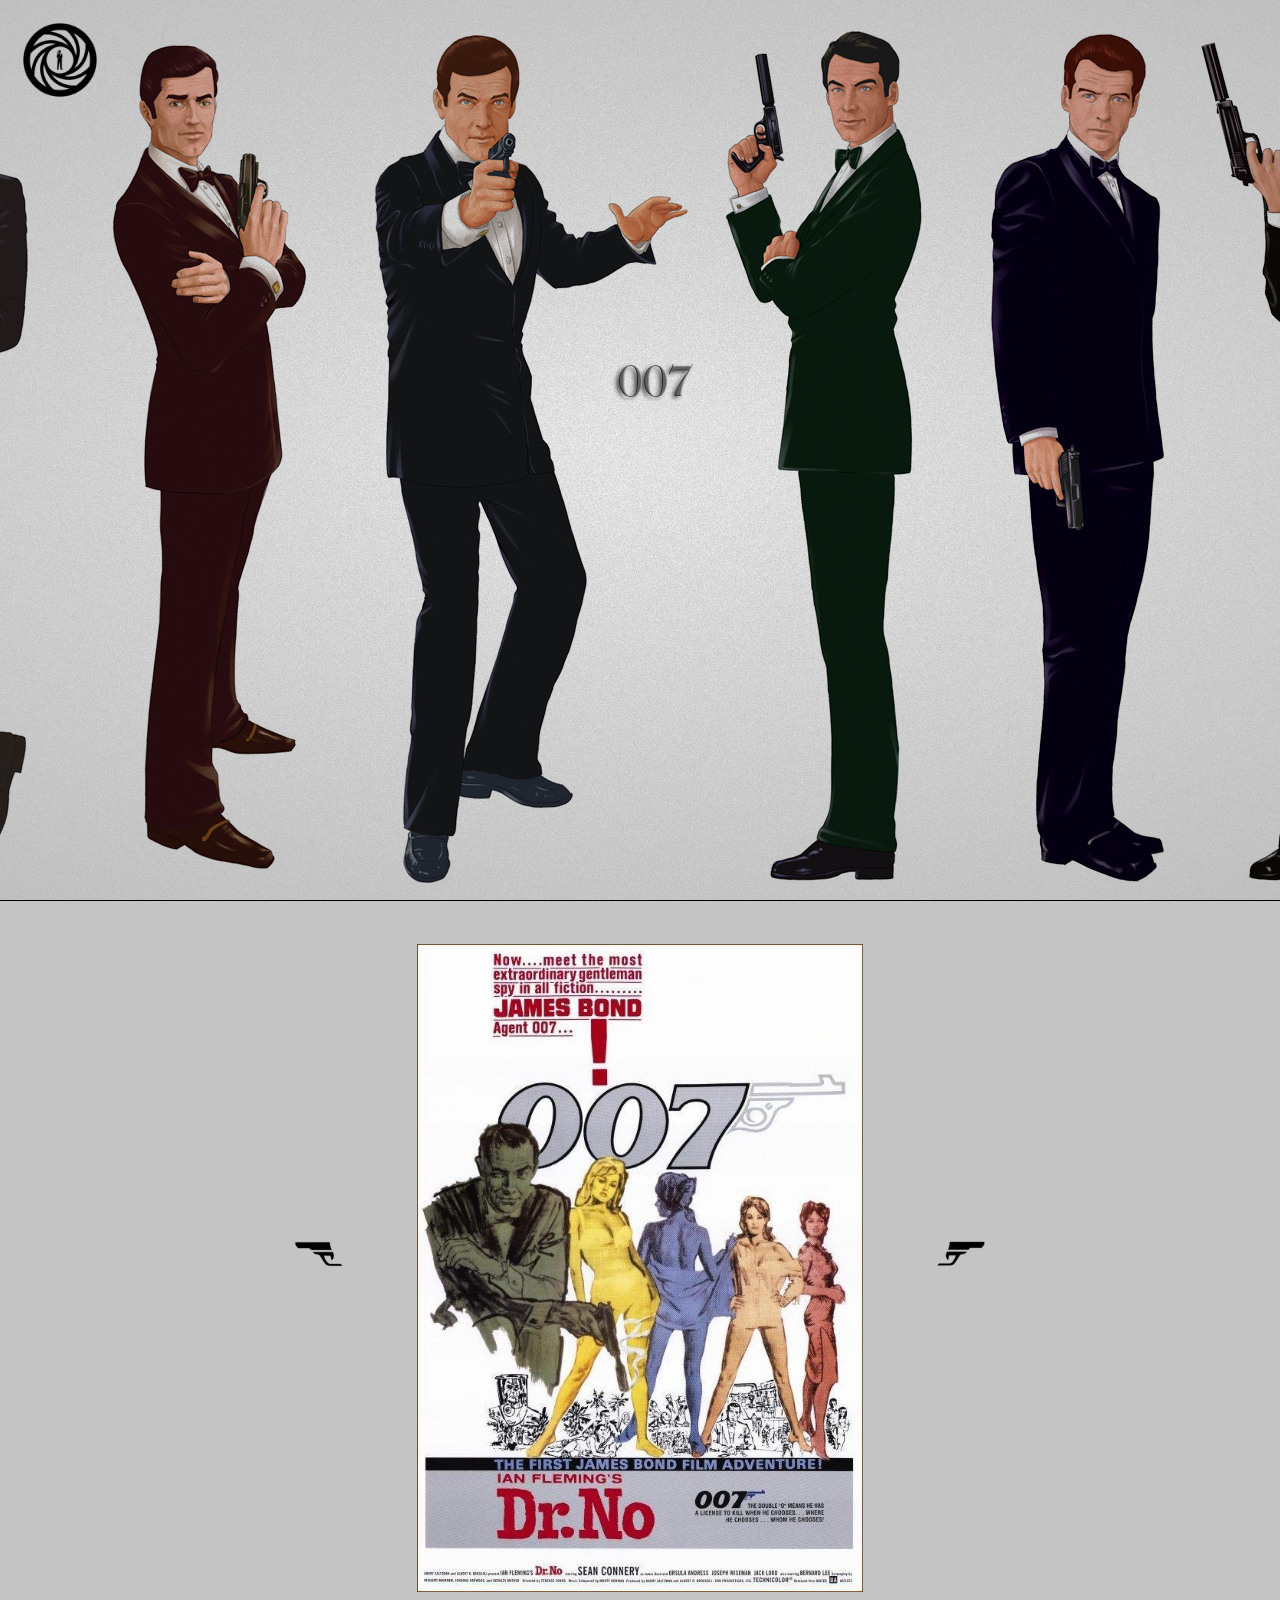
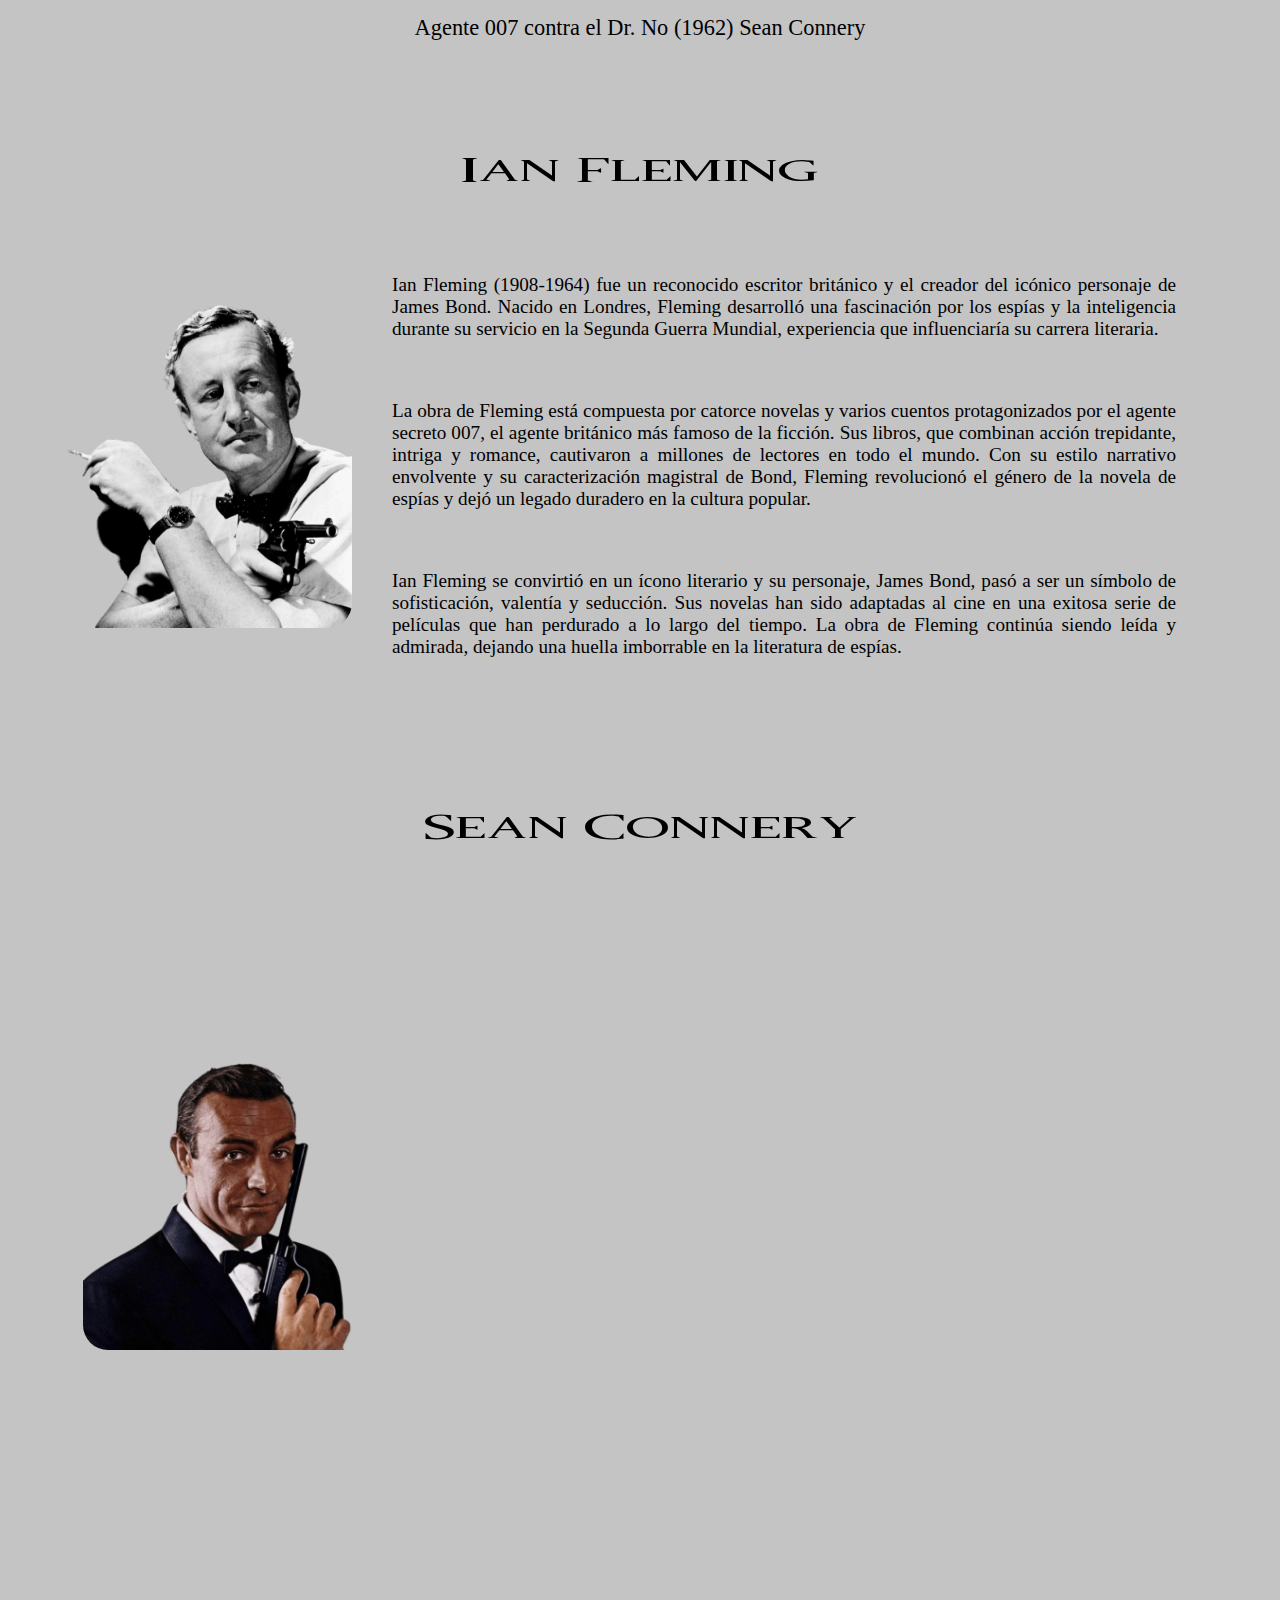
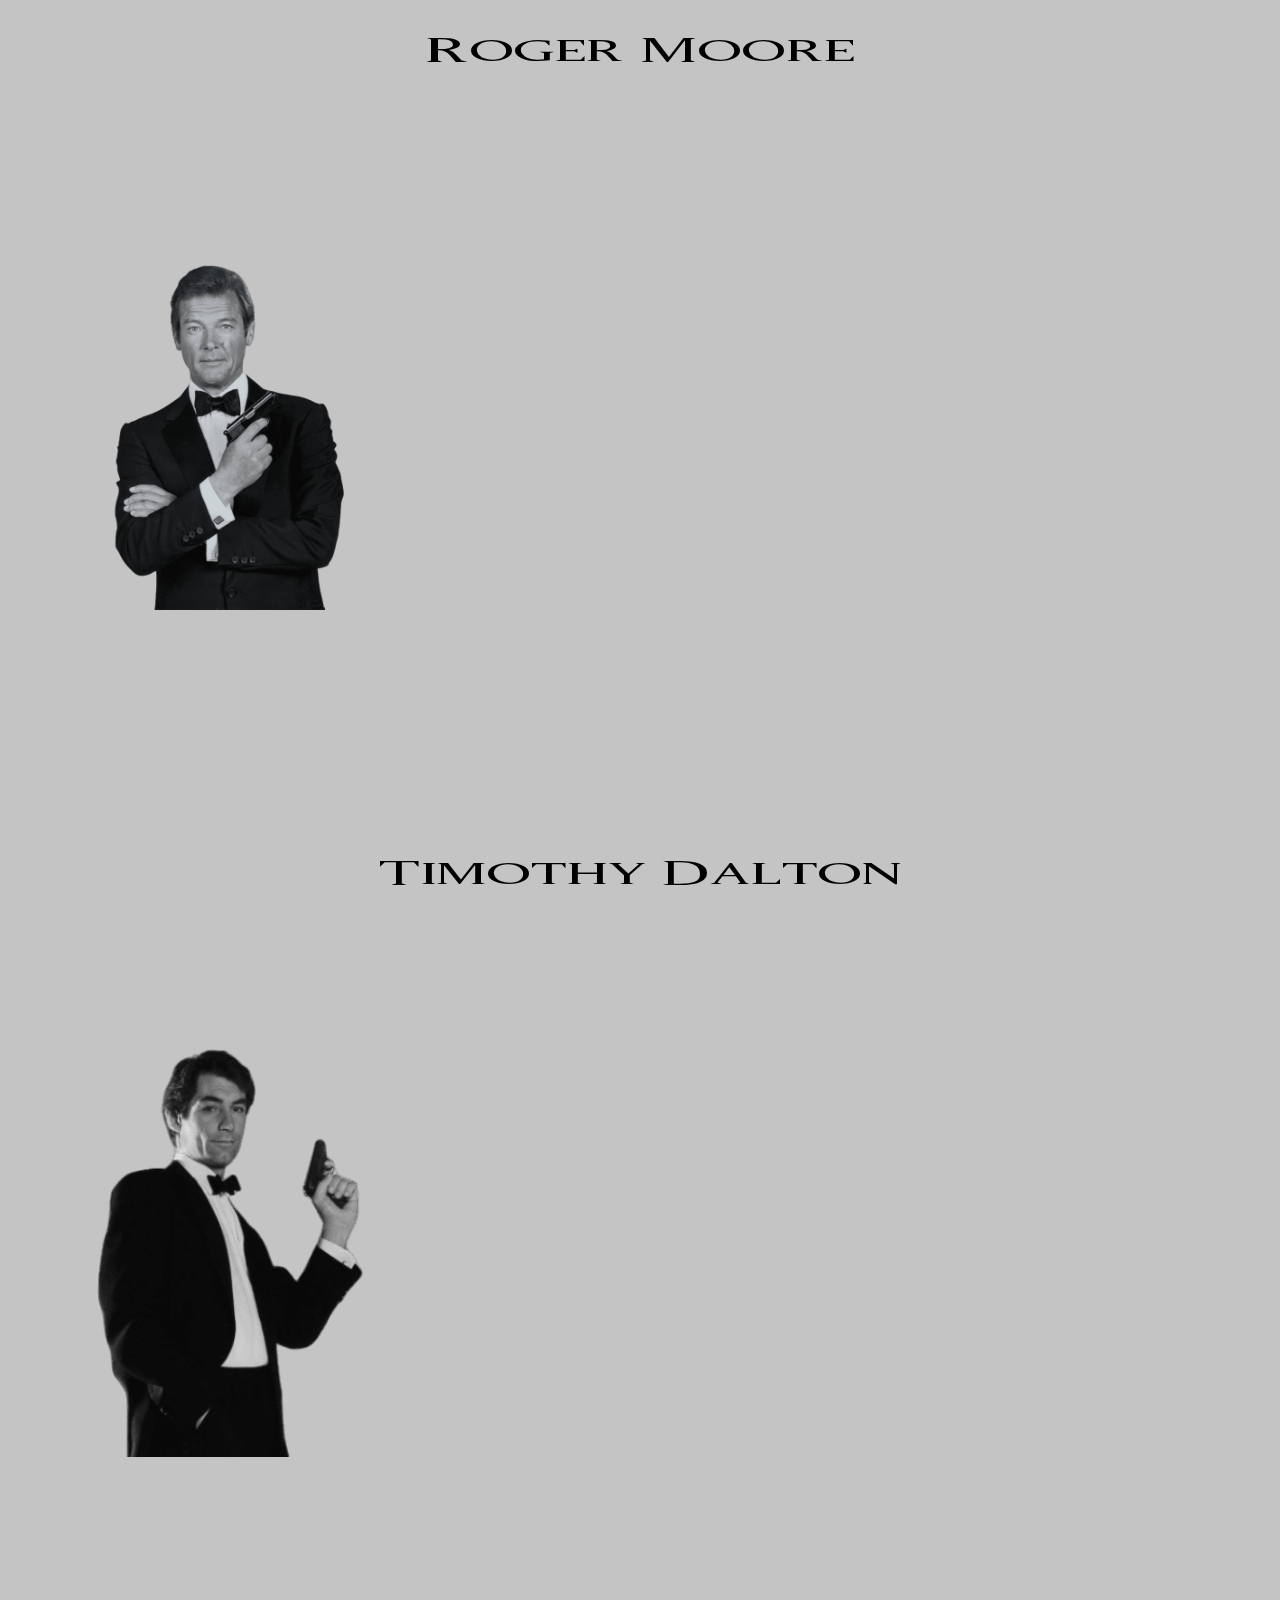
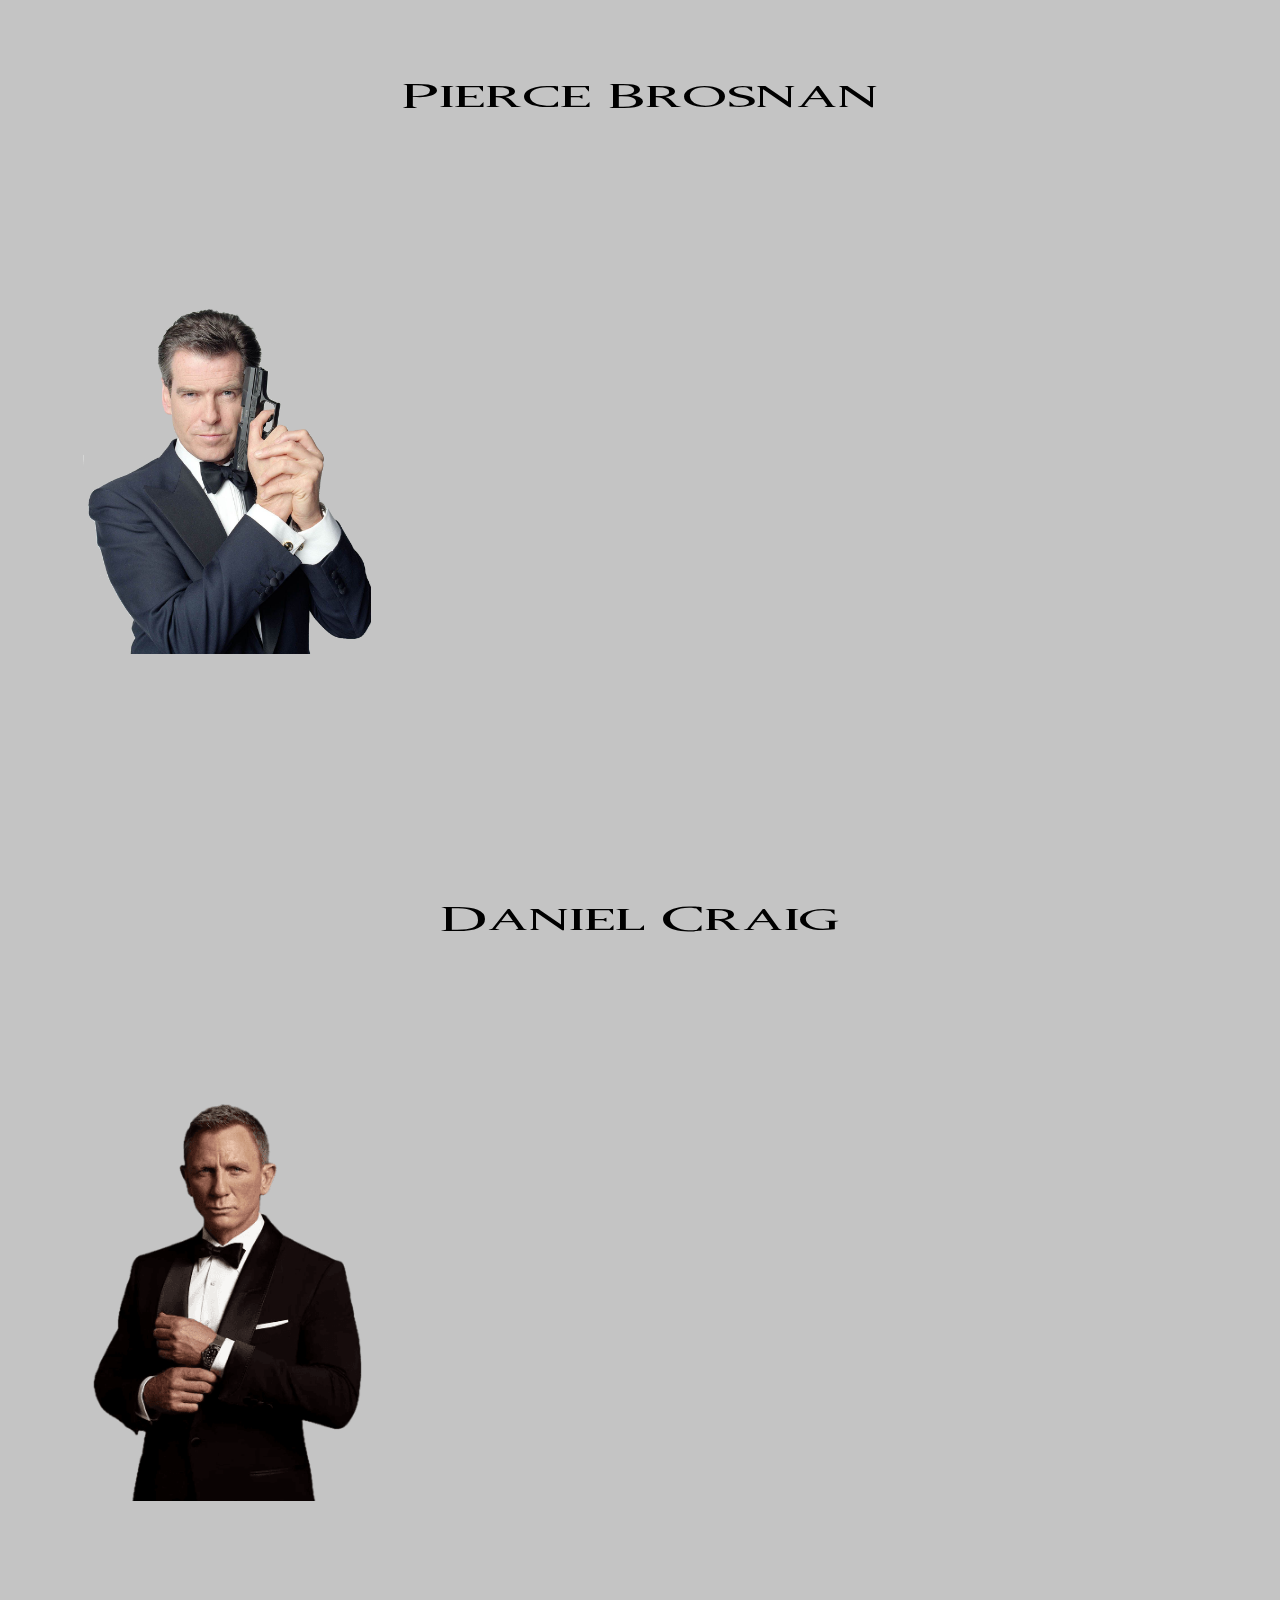
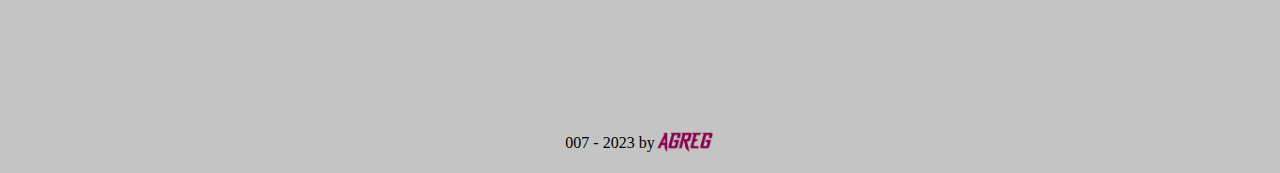
==== commit 7c1be0a5: "test responsive" ====
--- a/index.html
+++ b/index.html
@@ -137,11 +137,45 @@
 				class="author"
 				id="author"
 			>
-			<h1 class="sectiontitle">Ian Fleming</h1>
-			<div class="sectionbody">
-				<img src="res/actors/fleming.png" alt="Ian fleming">
-			</div>
-		</section>
+				<h1 class="sectiontitle">Ian Fleming</h1>
+				<div class="sectionbody">
+					<img
+						src="res/actors/fleming.png"
+						alt="Ian fleming"
+					/>
+					<div class="flemingtxt">
+					<p>
+						Ian Fleming (1908-1964) fue un reconocido escritor
+						británico y el creador del icónico personaje de James
+						Bond. Nacido en Londres, Fleming desarrolló una
+						fascinación por los espías y la inteligencia durante su
+						servicio en la Segunda Guerra Mundial, experiencia que
+						influenciaría su carrera literaria.
+					</p>
+					<p>
+						La obra de Fleming está compuesta por catorce novelas y
+						varios cuentos protagonizados por el agente secreto 007,
+						el agente británico más famoso de la ficción. Sus
+						libros, que combinan acción trepidante, intriga y
+						romance, cautivaron a millones de lectores en todo el
+						mundo. Con su estilo narrativo envolvente y su
+						caracterización magistral de Bond, Fleming revolucionó
+						el género de la novela de espías y dejó un legado
+						duradero en la cultura popular.
+					</p>
+
+					<p>
+						Ian Fleming se convirtió en un ícono literario y su
+						personaje, James Bond, pasó a ser un símbolo de
+						sofisticación, valentía y seducción. Sus novelas han
+						sido adaptadas al cine en una exitosa serie de películas
+						que han perdurado a lo largo del tiempo. La obra de
+						Fleming continúa siendo leída y admirada, dejando una
+						huella imborrable en la literatura de espías.
+					</p>
+				</div>
+				</div>
+			</section>
 			<!-- CONNERY -->
 			<section
 				class="connery"
@@ -149,9 +183,20 @@
 			>
 				<h1 class="sectiontitle">Sean Connery</h1>
 				<div class="sectionbody">
-					<img src="res/actors/connery.png" alt="Sean Connery">
-				</div>
-		</section>
+					<img
+						src="res/actors/connery.png"
+						alt="Sean Connery"
+					/>
+					<iframe
+						frameborder="0"
+						type="text/html"
+						src="https://www.dailymotion.com/embed/video/x85v8gs"
+						allowfullscreen
+						title="Dailymotion Video Player"
+					>
+					</iframe>
+				</div>
+			</section>
 			<!-- MOORE -->
 			<section
 				class="moore"
@@ -159,24 +204,62 @@
 			>
 				<h1 class="sectiontitle">Roger Moore</h1>
 				<div class="sectionbody">
-					<img src="res/actors/moore.png" alt="Roger Moore">
-				</div>
-		</section>
+					<img
+						src="res/actors/moore.png"
+						alt="Roger Moore"
+					/>
+					<iframe
+						frameborder="0"
+						type="text/html"
+						src="https://www.dailymotion.com/embed/video/x5njera"
+						allowfullscreen
+						title="Dailymotion Video Player"
+					>
+					</iframe>
+				</div>
+			</section>
 			<!-- DALTON -->
 			<section
 				class="dalton"
 				id="dalton"
-			></section>
+			>
+				<h1 class="sectiontitle">Timothy Dalton</h1>
+				<div class="sectionbody">
+					<img
+						src="res/actors/dalton.png"
+						alt="Timothy Dalton"
+					/>
+					<iframe
+						frameborder="0"
+						type="text/html"
+						src="https://www.dailymotion.com/embed/video/xe12wq"
+						allowfullscreen
+						title="Dailymotion Video Player"
+					>
+					</iframe>
+				</div>
+			</section>
 			<!-- BROSNAN -->
 			<section
 				class="brosnan"
 				id="brosnan"
 			>
-			<h1 class="sectiontitle">Pierce Brosnan</h1>
-			<div class="sectionbody">
-				<img src="res/actors/brosnan.png" alt="Pierce Brosnan">
-			</div>
-		</section>
+				<h1 class="sectiontitle">Pierce Brosnan</h1>
+				<div class="sectionbody">
+					<img
+						src="res/actors/brosnan.png"
+						alt="Pierce Brosnan"
+					/>
+					<iframe
+						frameborder="0"
+						type="text/html"
+						src="https://www.dailymotion.com/embed/video/x30x0nc"
+						allowfullscreen
+						title="Dailymotion Video Player"
+					>
+					</iframe>
+				</div>
+			</section>
 			<!-- CRAIG -->
 			<section
 				class="craig"
@@ -188,15 +271,15 @@
 						src="res/actors/craig.png"
 						alt="Daniel Craig"
 					/>
-					
-						<iframe
-							frameborder="0"
-							type="text/html"
-							src="https://www.dailymotion.com/embed/video/x3n5s3b"
-							allowfullscreen
-							title="Dailymotion Video Player"
-						>
-						</iframe>
+
+					<iframe
+						frameborder="0"
+						type="text/html"
+						src="https://www.dailymotion.com/embed/video/x3n5s3b"
+						allowfullscreen
+						title="Dailymotion Video Player"
+					>
+					</iframe>
 				</div>
 			</section>
 		</main>
--- a/index.css
+++ b/index.css
@@ -76,7 +76,7 @@
 	align-items: center;
 	justify-content: center;
 	color: white;
-	width: 120px;
+	width: 140px;
 	text-align: center;
 	padding: 5px;
 	transition: 800ms;
@@ -94,8 +94,8 @@
 }
 
 .portrait {
-	width: 100px;
-	height: 100px;
+	width: 120px;
+	height: 120px;
 	border-radius: 50px;
 	background-image: url(res/web/007.png);
 	background-position: center;
@@ -104,18 +104,23 @@
 /* MAIN */
 
 section {
-	margin-bottom: 50px;
+	margin-bottom: 100px;
+    display: flex;
+    flex-direction: column;
+    align-items: center;
 }
 
 .sectionbody{
     display: flex;
     justify-content: space-evenly;
+    align-items: center;
     width: 90%;
 }
 
 .sectionbody img{
     width: 25%;
     height: auto;
+    border-radius: 25px;
 }
 
 
@@ -126,11 +131,20 @@
 	margin: 0 auto;
 	text-align: center;
     font-family: "mainfont";
+    margin-bottom: 30px;
+}
+
+.flemingtxt p{
+    font-size: 1.2em;
+    margin: 20px;
+    padding: 20px;
+    text-align: justify;
 }
 
 iframe{
     height: 70vh;
     width: 70%;
+    border-radius: 5px;
 }
 
 /* ACTORS GALLERY */
@@ -216,3 +230,30 @@
 footer img {
 	width: 60px;
 }
+
+
+@media (max-width: 960px) {
+    .sectionbody{
+        flex-direction: column;
+    }
+
+    
+.sectionbody img{
+    width: 40%;
+    height: auto;
+    border-radius: 25px;
+    margin-bottom: 20px;
+}
+
+iframe{
+    width: 90%;
+}
+
+p{
+    font-size: 1em;
+}
+
+.sectiontitle{
+    font-size: 1.8em;
+}
+  }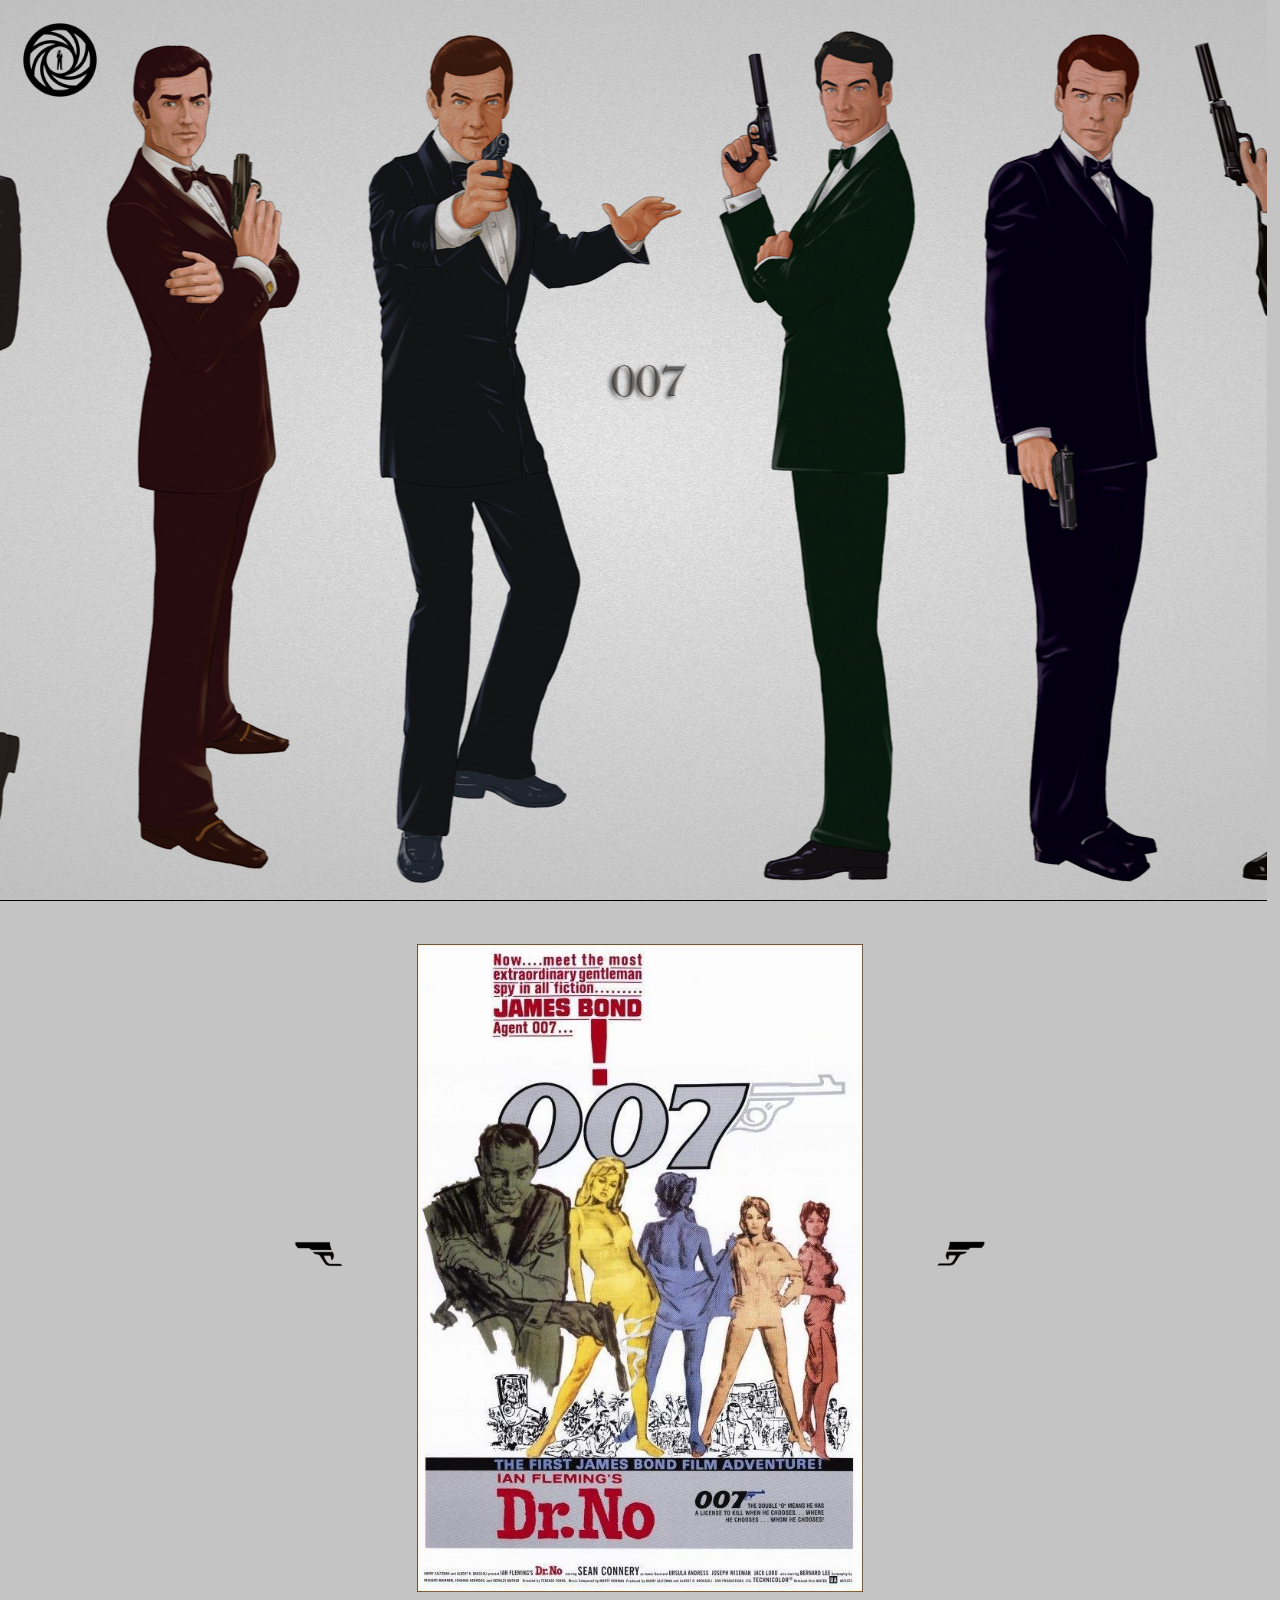
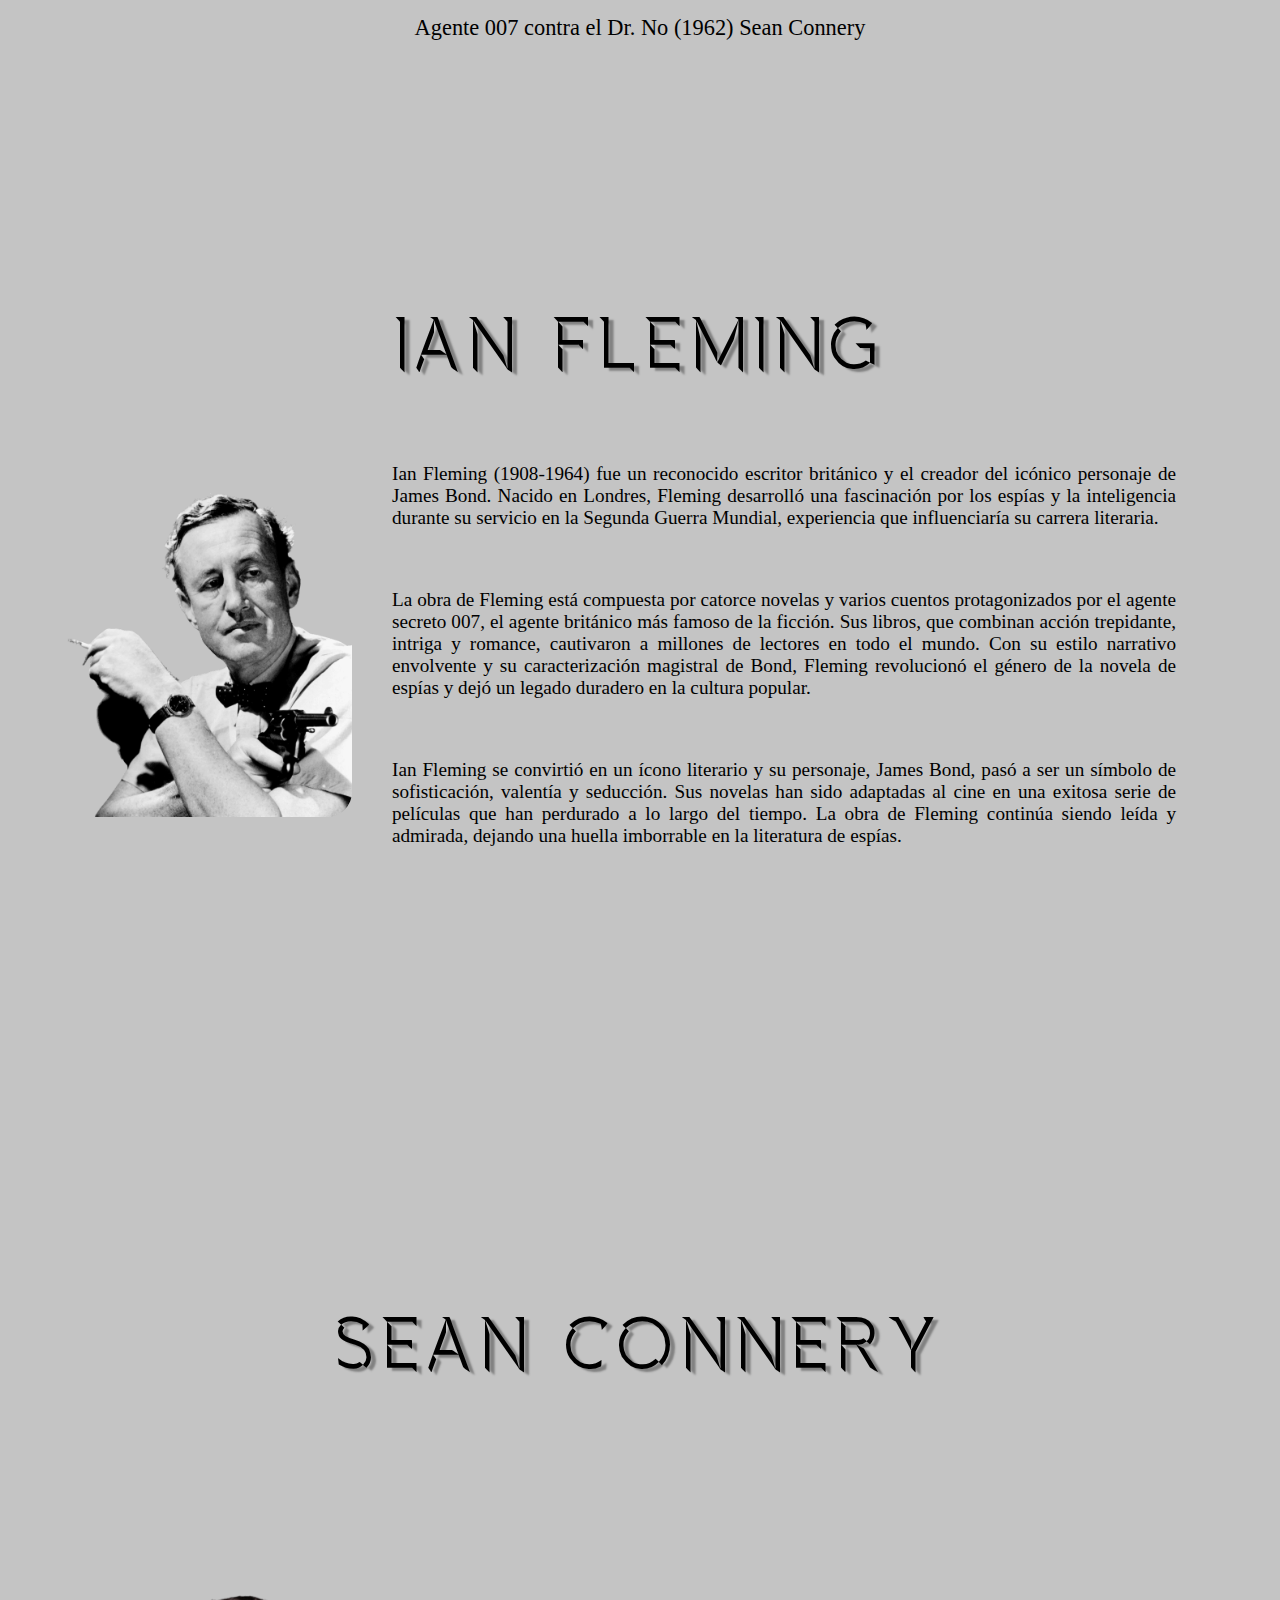
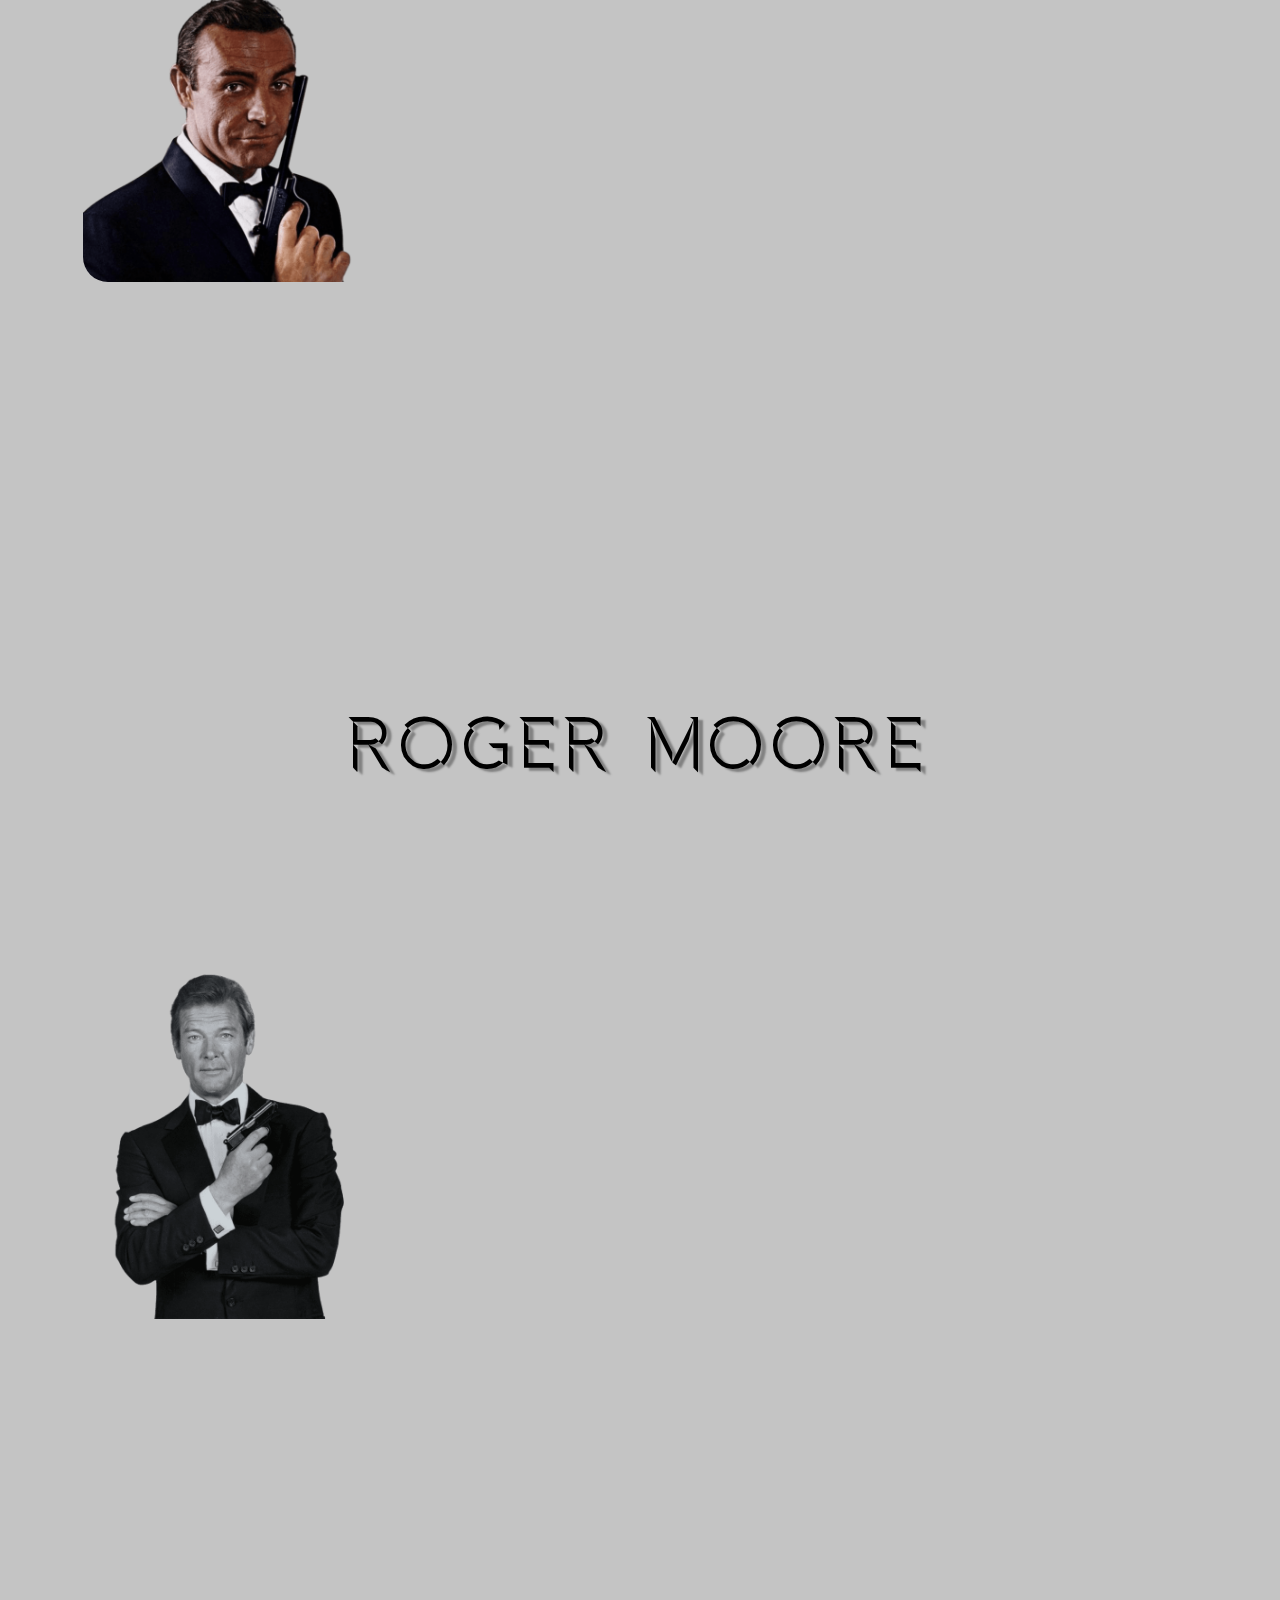
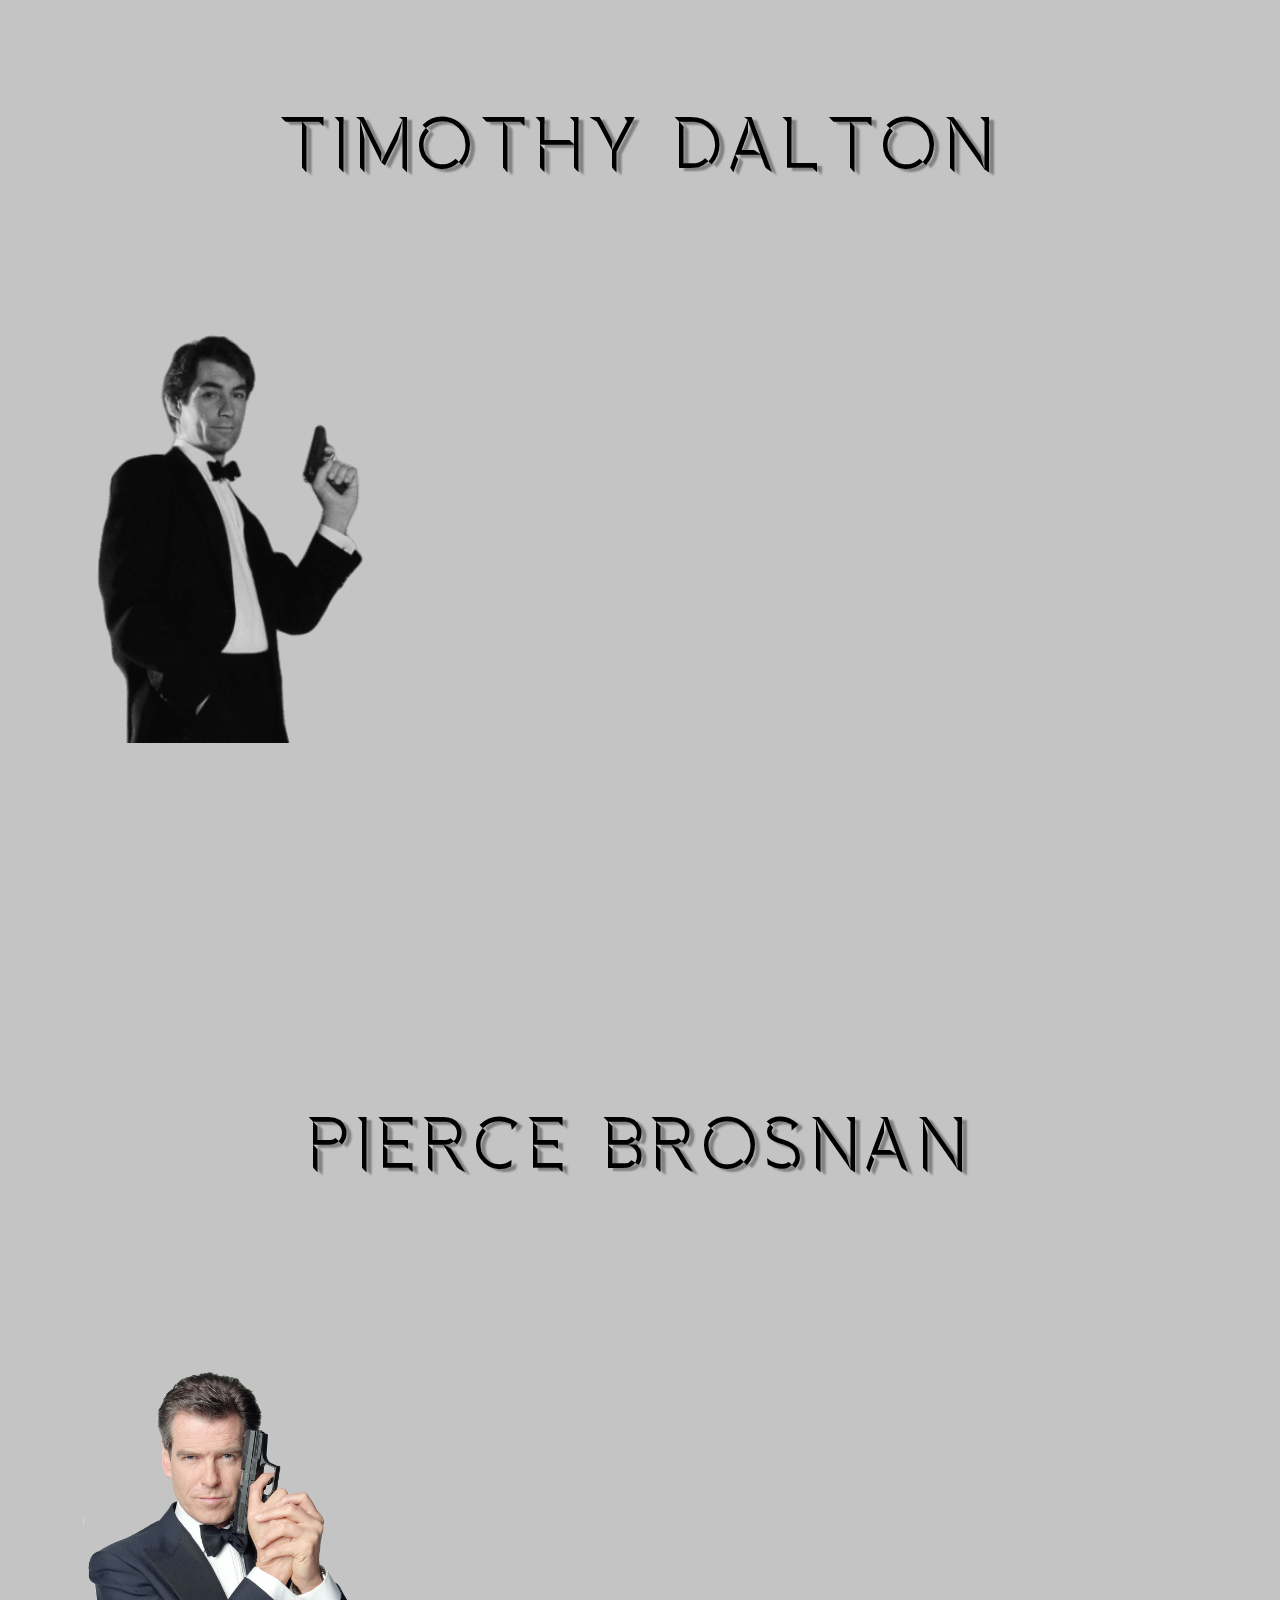
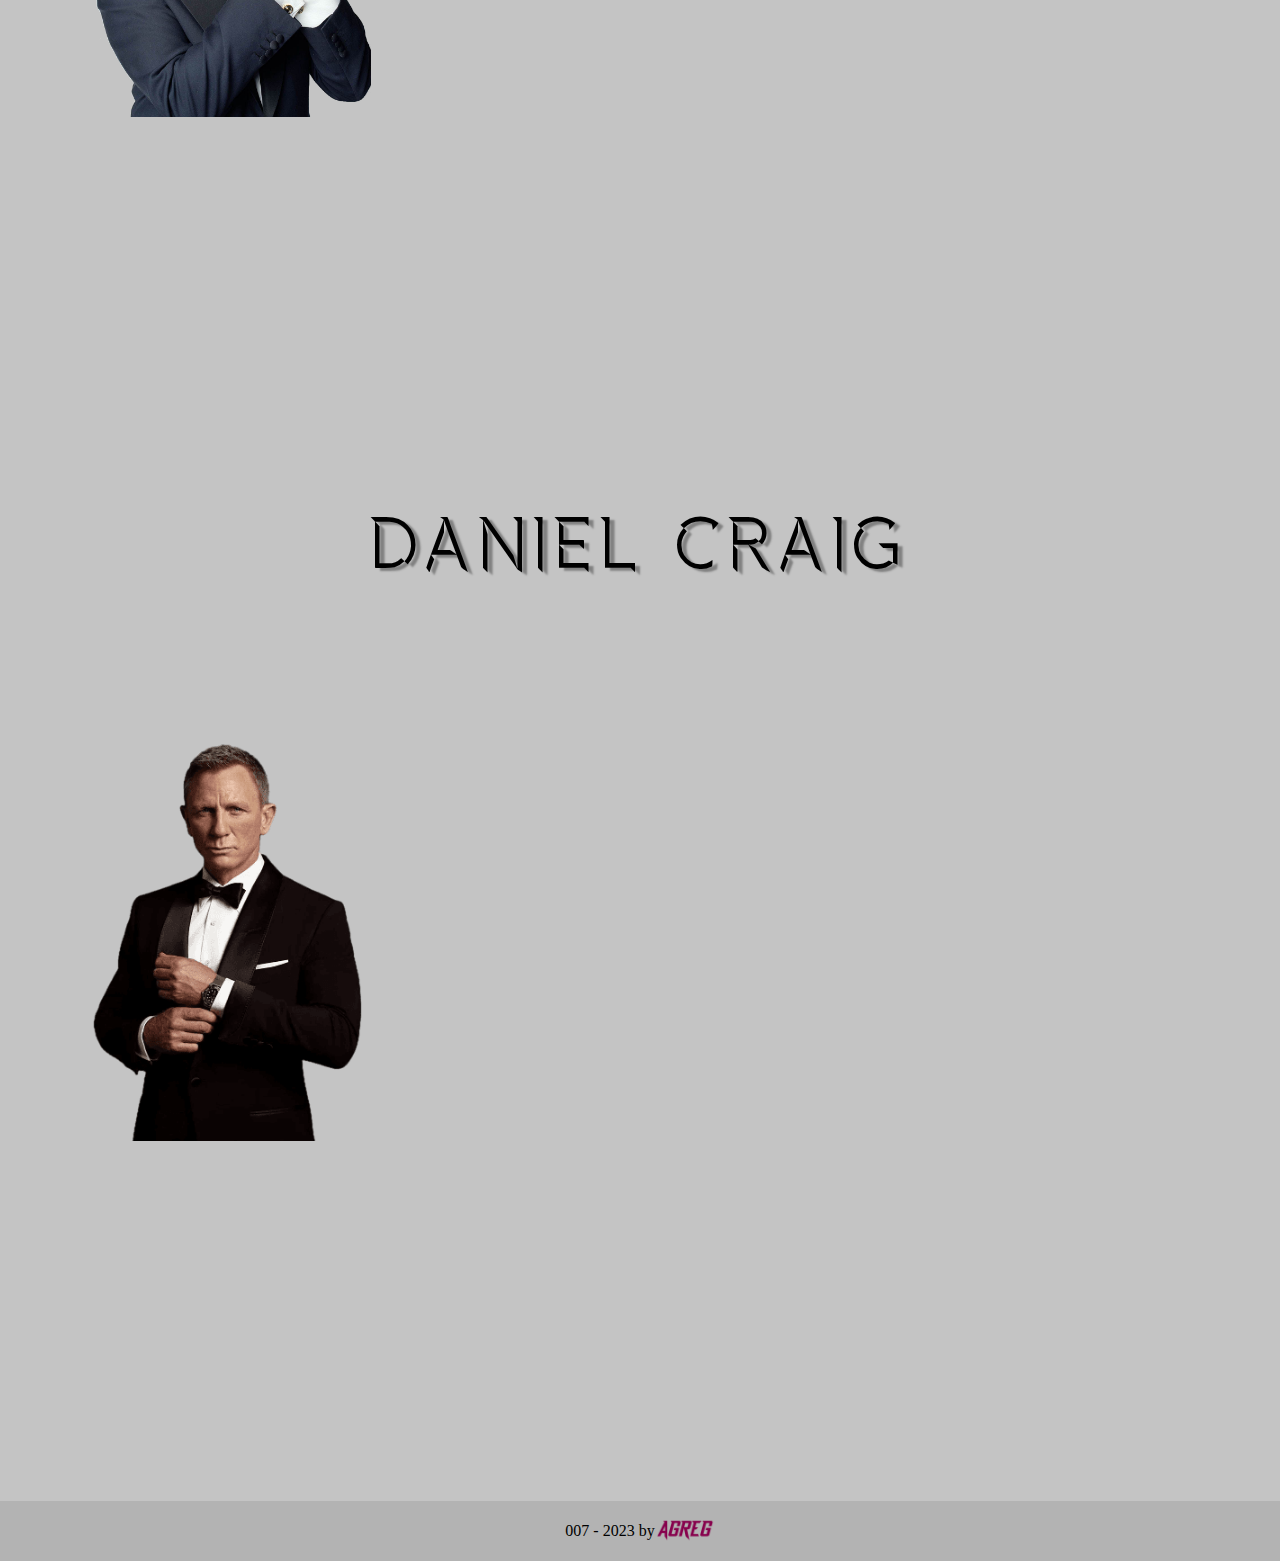
==== commit 5c3b0e28: "minor changes" ====
--- a/index.html
+++ b/index.html
@@ -7,6 +7,7 @@
 			content="width=device-width, initial-scale=1.0"
 		/>
 		<title>007 By AGREG</title>
+		<link rel="icon" type="image/x-icon" href="./res/web/togglemenu.png">
 		<link
 			rel="stylesheet"
 			href="index.css"
@@ -91,7 +92,7 @@
 					<a href="#craig">
 						<img
 							class="portrait"
-							src="res/portraits/craig.jpg"
+							src="res/portraits/craig.png"
 							alt="Daniel Craig"
 						/>
 						<p>Daniel Craig</p></a
--- a/index.css
+++ b/index.css
@@ -10,13 +10,8 @@
 }
 
 @font-face {
-	font-family: "mainfont";
-	src: url(res/fonts/007Goldeneye-vnxD.ttf);
-}
-
-@font-face {
-	font-family: "italicfont";
-	src: url(res/fonts/QuantumItalic-Re0V.ttf);
+	font-family: "titlefont";
+	src: url(res/fonts/Spectre007-KAdA.ttf);
 }
 
 p {
@@ -27,9 +22,10 @@
 
 header {
 	height: 100vh;
-	width: 100vw;
+	width: 99vw;
 	background-image: url(res/web/background.jpg);
 	background-position: center;
+	background-repeat: no-repeat;
 	border-bottom: solid 1px black;
 }
 /* NAV */
@@ -96,18 +92,23 @@
 .portrait {
 	width: 120px;
 	height: 120px;
-	border-radius: 50px;
+	border-radius: 60px;
 	background-image: url(res/web/007.png);
 	background-position: center;
 }
 
 /* MAIN */
 
+main{
+	margin: auto;
+}
+
 section {
-	margin-bottom: 100px;
+	min-height: 100vh;
     display: flex;
     flex-direction: column;
     align-items: center;
+	margin-bottom: 100px;
 }
 
 .sectionbody{
@@ -126,12 +127,14 @@
 
 .sectiontitle {
 	color: rgb(0, 0, 0);
-	font-size: 4em;
+	font-size: 5em;
+    letter-spacing: 10px;
     font-weight: 400;
 	margin: 0 auto;
 	text-align: center;
-    font-family: "mainfont";
+    font-family: "titlefont";
     margin-bottom: 30px;
+    text-shadow: 5px 3px 2px grey;
 }
 
 .flemingtxt p{
@@ -222,9 +225,9 @@
 footer {
 	width: 100%;
 	display: flex;
-	color: white;
 	align-items: center;
 	justify-content: center;
+	background-color: #a8a8a89e;
 }
 
 footer img {
@@ -232,6 +235,8 @@
 }
 
 
+
+/* RESPONSIVE */
 @media (max-width: 960px) {
     .sectionbody{
         flex-direction: column;
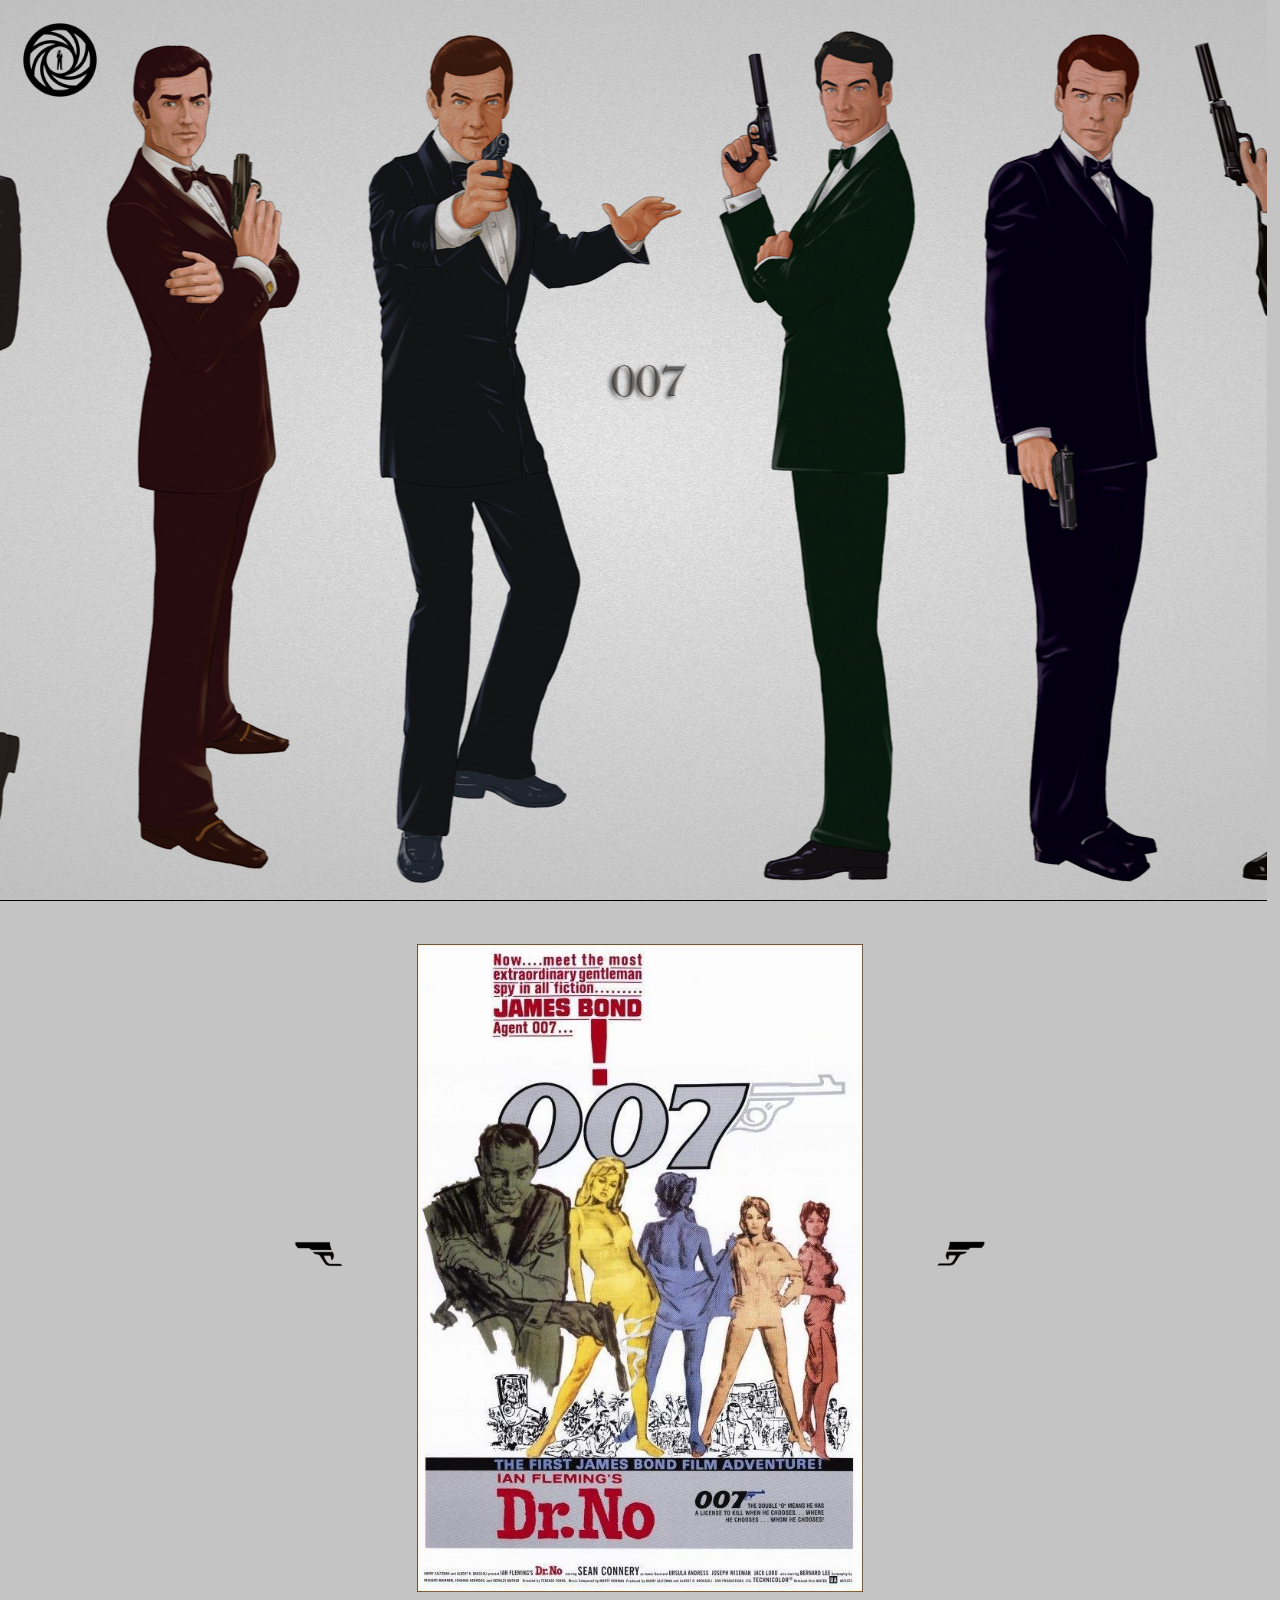
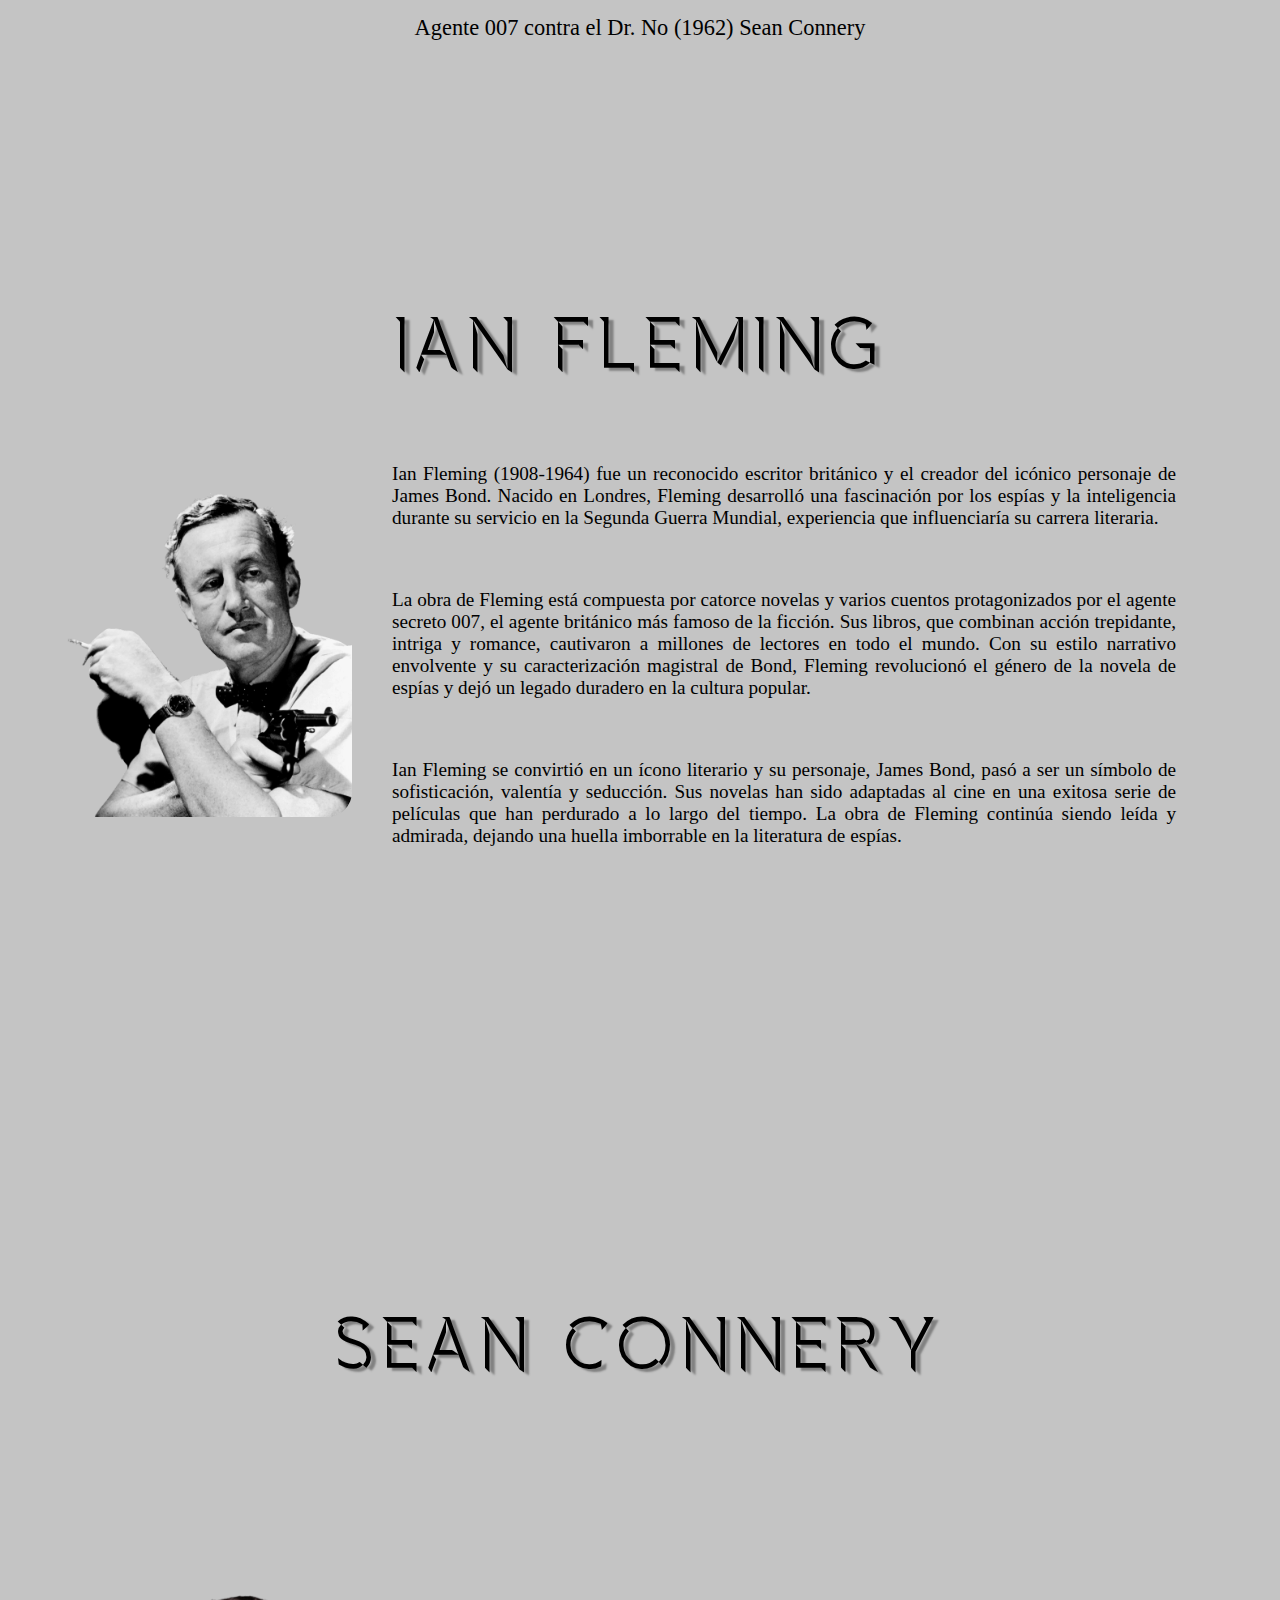
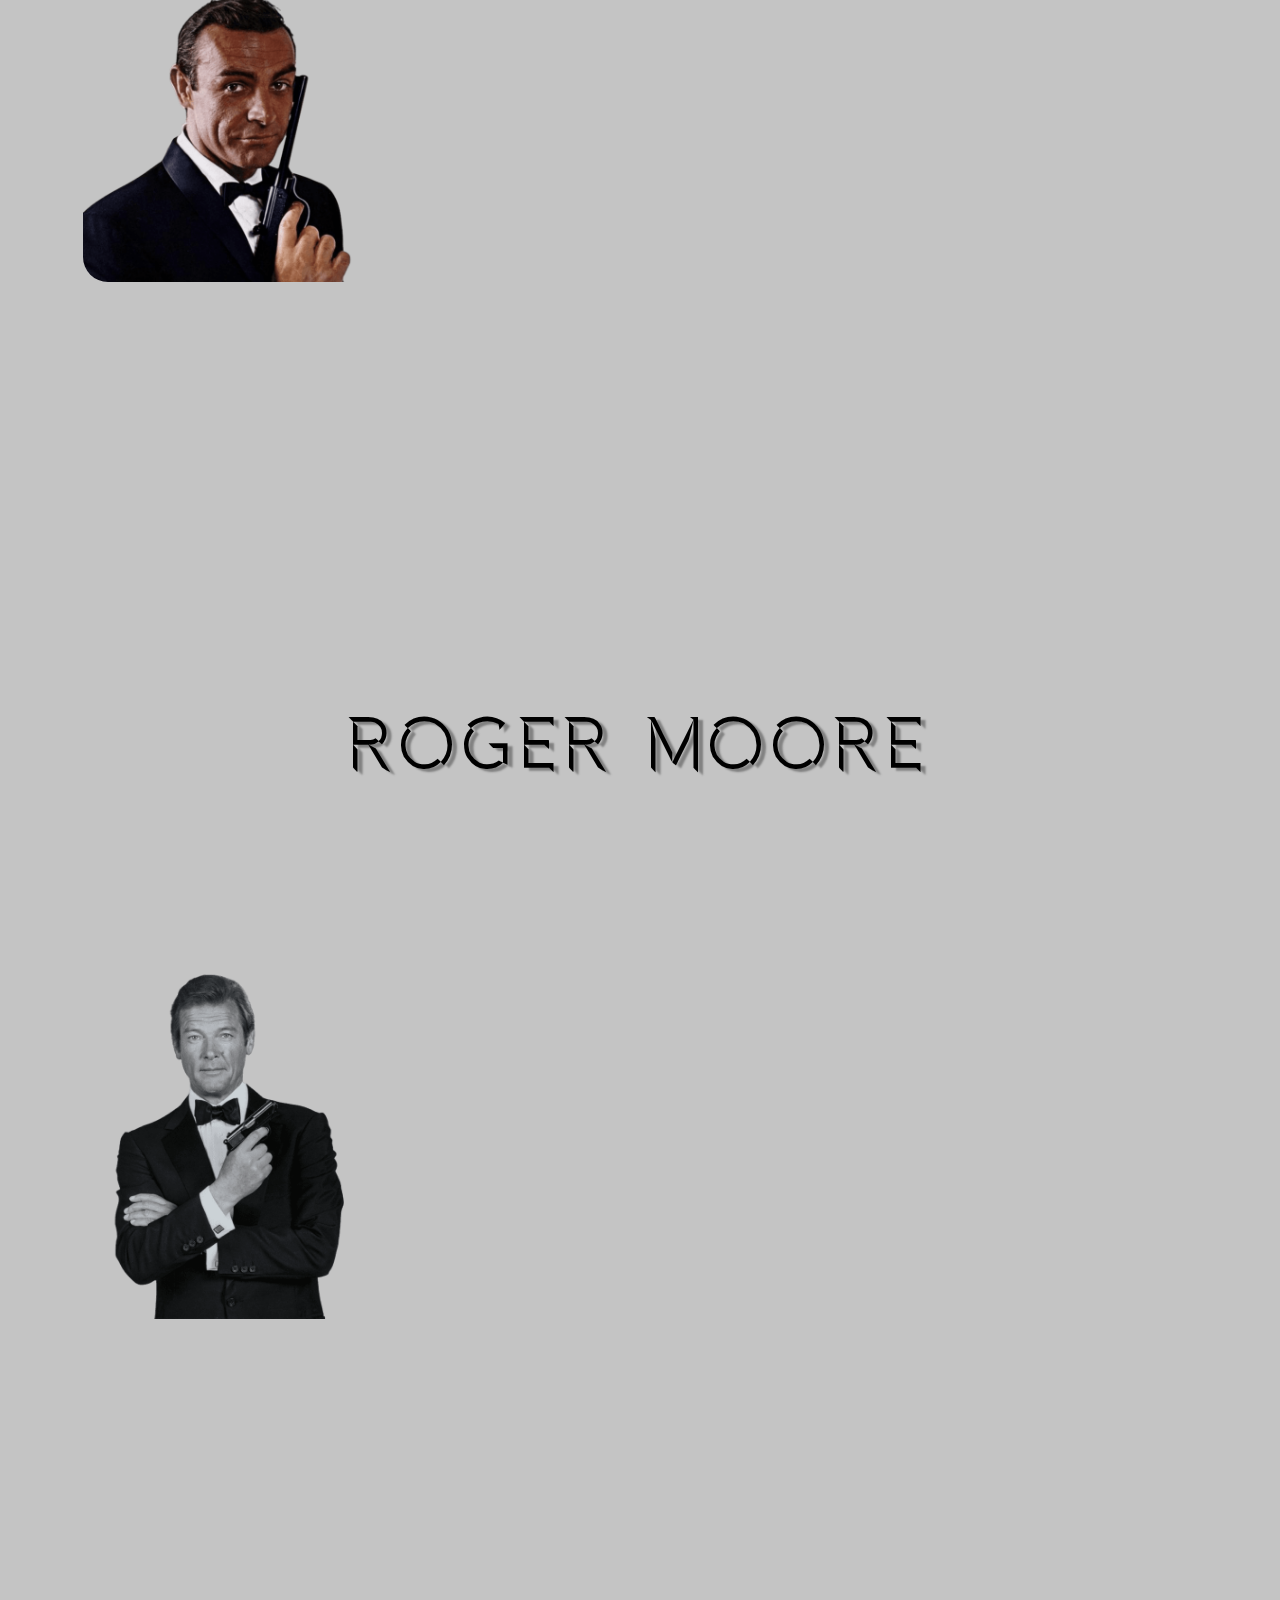
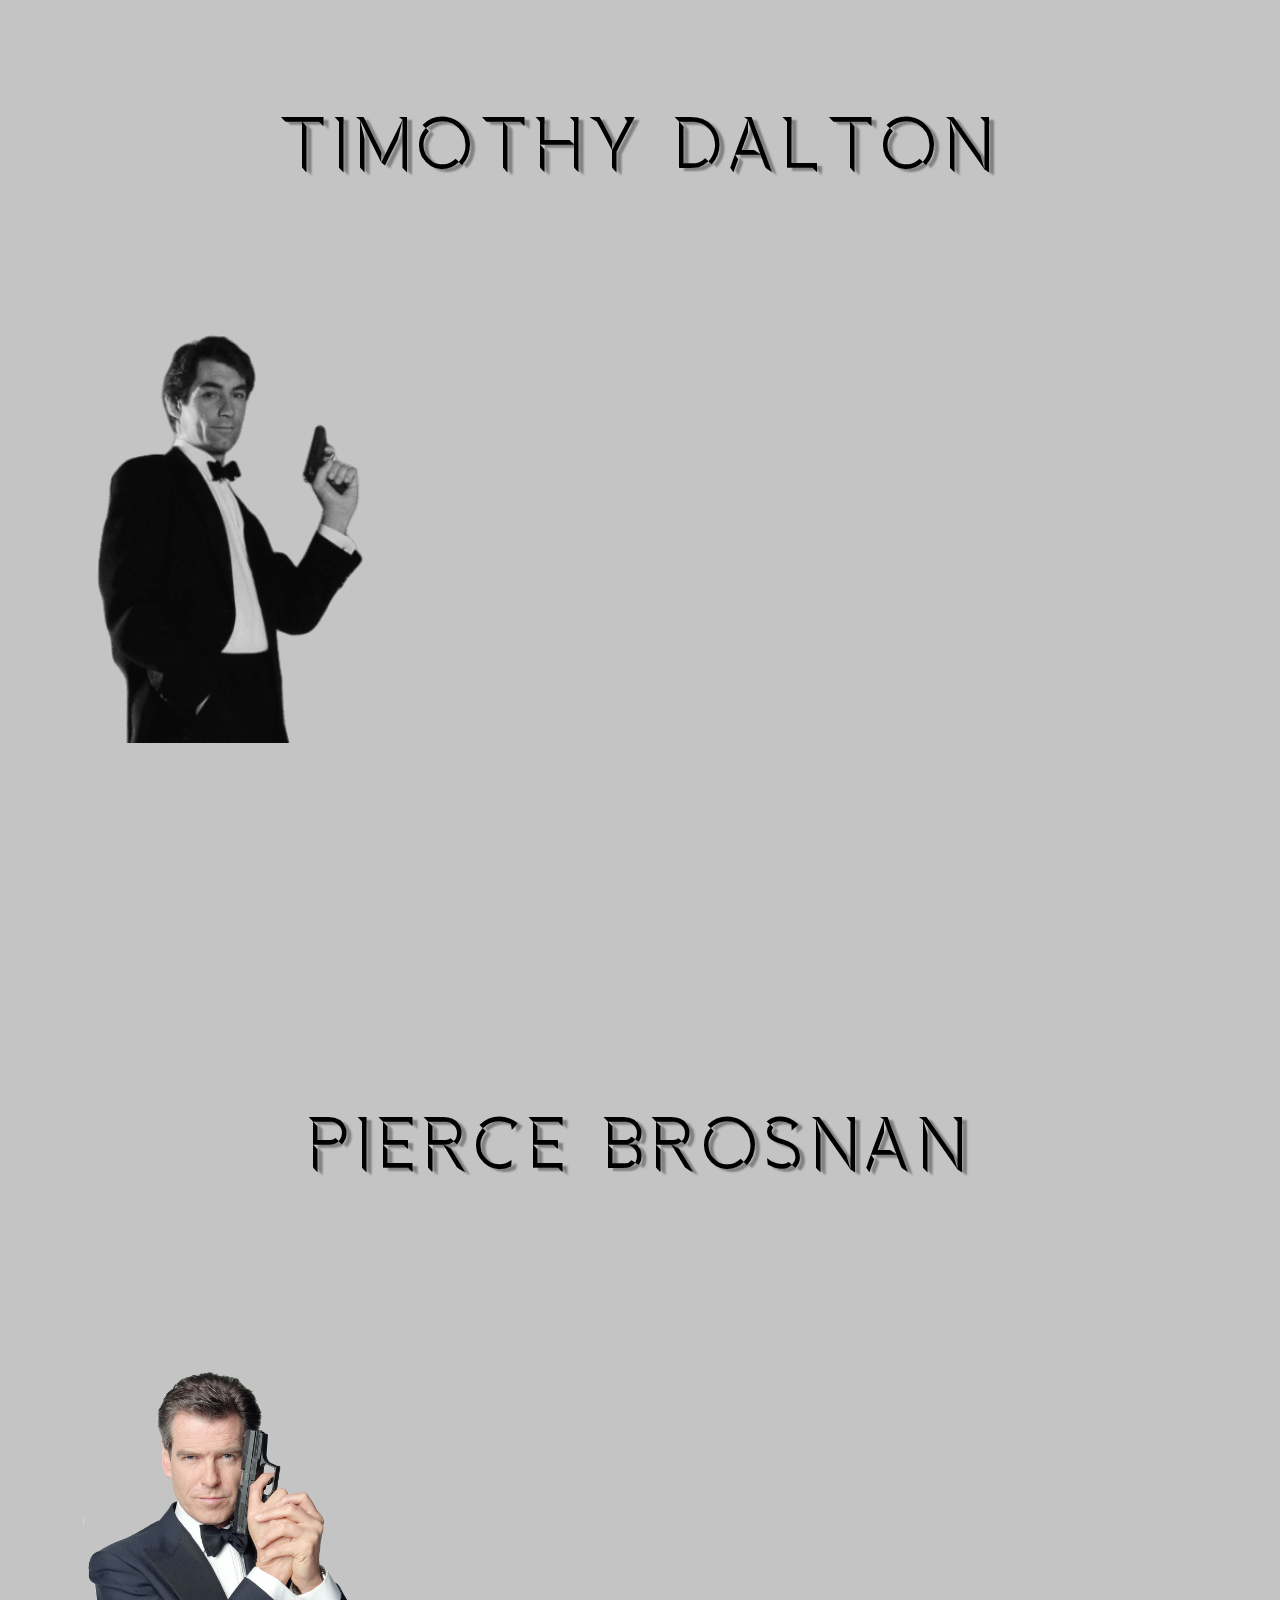
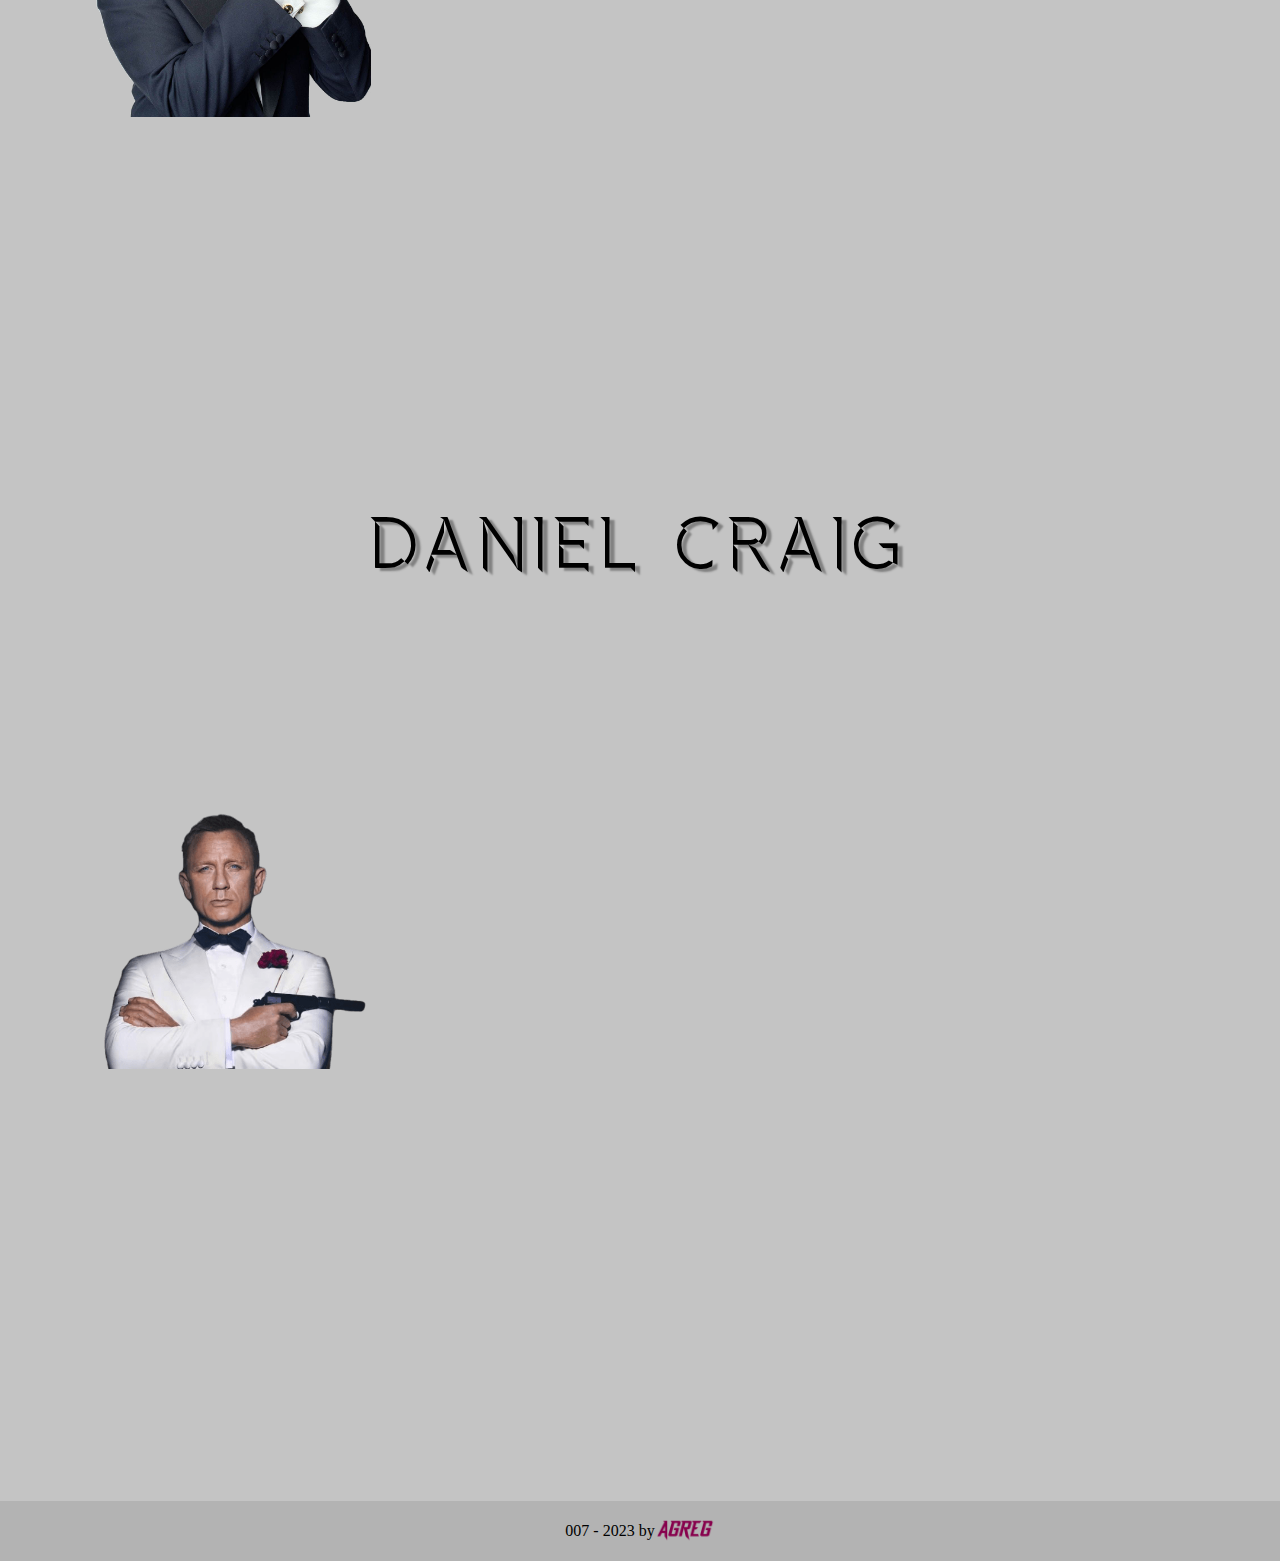
==== commit ed5246c2: "img changes" ====
--- a/index.html
+++ b/index.html
@@ -7,7 +7,11 @@
 			content="width=device-width, initial-scale=1.0"
 		/>
 		<title>007 By AGREG</title>
-		<link rel="icon" type="image/x-icon" href="./res/web/togglemenu.png">
+		<link
+			rel="icon"
+			type="image/x-icon"
+			href="./res/web/togglemenu.png"
+		/>
 		<link
 			rel="stylesheet"
 			href="index.css"
@@ -145,36 +149,38 @@
 						alt="Ian fleming"
 					/>
 					<div class="flemingtxt">
-					<p>
-						Ian Fleming (1908-1964) fue un reconocido escritor
-						británico y el creador del icónico personaje de James
-						Bond. Nacido en Londres, Fleming desarrolló una
-						fascinación por los espías y la inteligencia durante su
-						servicio en la Segunda Guerra Mundial, experiencia que
-						influenciaría su carrera literaria.
-					</p>
-					<p>
-						La obra de Fleming está compuesta por catorce novelas y
-						varios cuentos protagonizados por el agente secreto 007,
-						el agente británico más famoso de la ficción. Sus
-						libros, que combinan acción trepidante, intriga y
-						romance, cautivaron a millones de lectores en todo el
-						mundo. Con su estilo narrativo envolvente y su
-						caracterización magistral de Bond, Fleming revolucionó
-						el género de la novela de espías y dejó un legado
-						duradero en la cultura popular.
-					</p>
+						<p>
+							Ian Fleming (1908-1964) fue un reconocido escritor
+							británico y el creador del icónico personaje de
+							James Bond. Nacido en Londres, Fleming desarrolló
+							una fascinación por los espías y la inteligencia
+							durante su servicio en la Segunda Guerra Mundial,
+							experiencia que influenciaría su carrera literaria.
+						</p>
+						<p>
+							La obra de Fleming está compuesta por catorce
+							novelas y varios cuentos protagonizados por el
+							agente secreto 007, el agente británico más famoso
+							de la ficción. Sus libros, que combinan acción
+							trepidante, intriga y romance, cautivaron a millones
+							de lectores en todo el mundo. Con su estilo
+							narrativo envolvente y su caracterización magistral
+							de Bond, Fleming revolucionó el género de la novela
+							de espías y dejó un legado duradero en la cultura
+							popular.
+						</p>
 
-					<p>
-						Ian Fleming se convirtió en un ícono literario y su
-						personaje, James Bond, pasó a ser un símbolo de
-						sofisticación, valentía y seducción. Sus novelas han
-						sido adaptadas al cine en una exitosa serie de películas
-						que han perdurado a lo largo del tiempo. La obra de
-						Fleming continúa siendo leída y admirada, dejando una
-						huella imborrable en la literatura de espías.
-					</p>
-				</div>
+						<p>
+							Ian Fleming se convirtió en un ícono literario y su
+							personaje, James Bond, pasó a ser un símbolo de
+							sofisticación, valentía y seducción. Sus novelas han
+							sido adaptadas al cine en una exitosa serie de
+							películas que han perdurado a lo largo del tiempo.
+							La obra de Fleming continúa siendo leída y admirada,
+							dejando una huella imborrable en la literatura de
+							espías.
+						</p>
+					</div>
 				</div>
 			</section>
 			<!-- CONNERY -->
